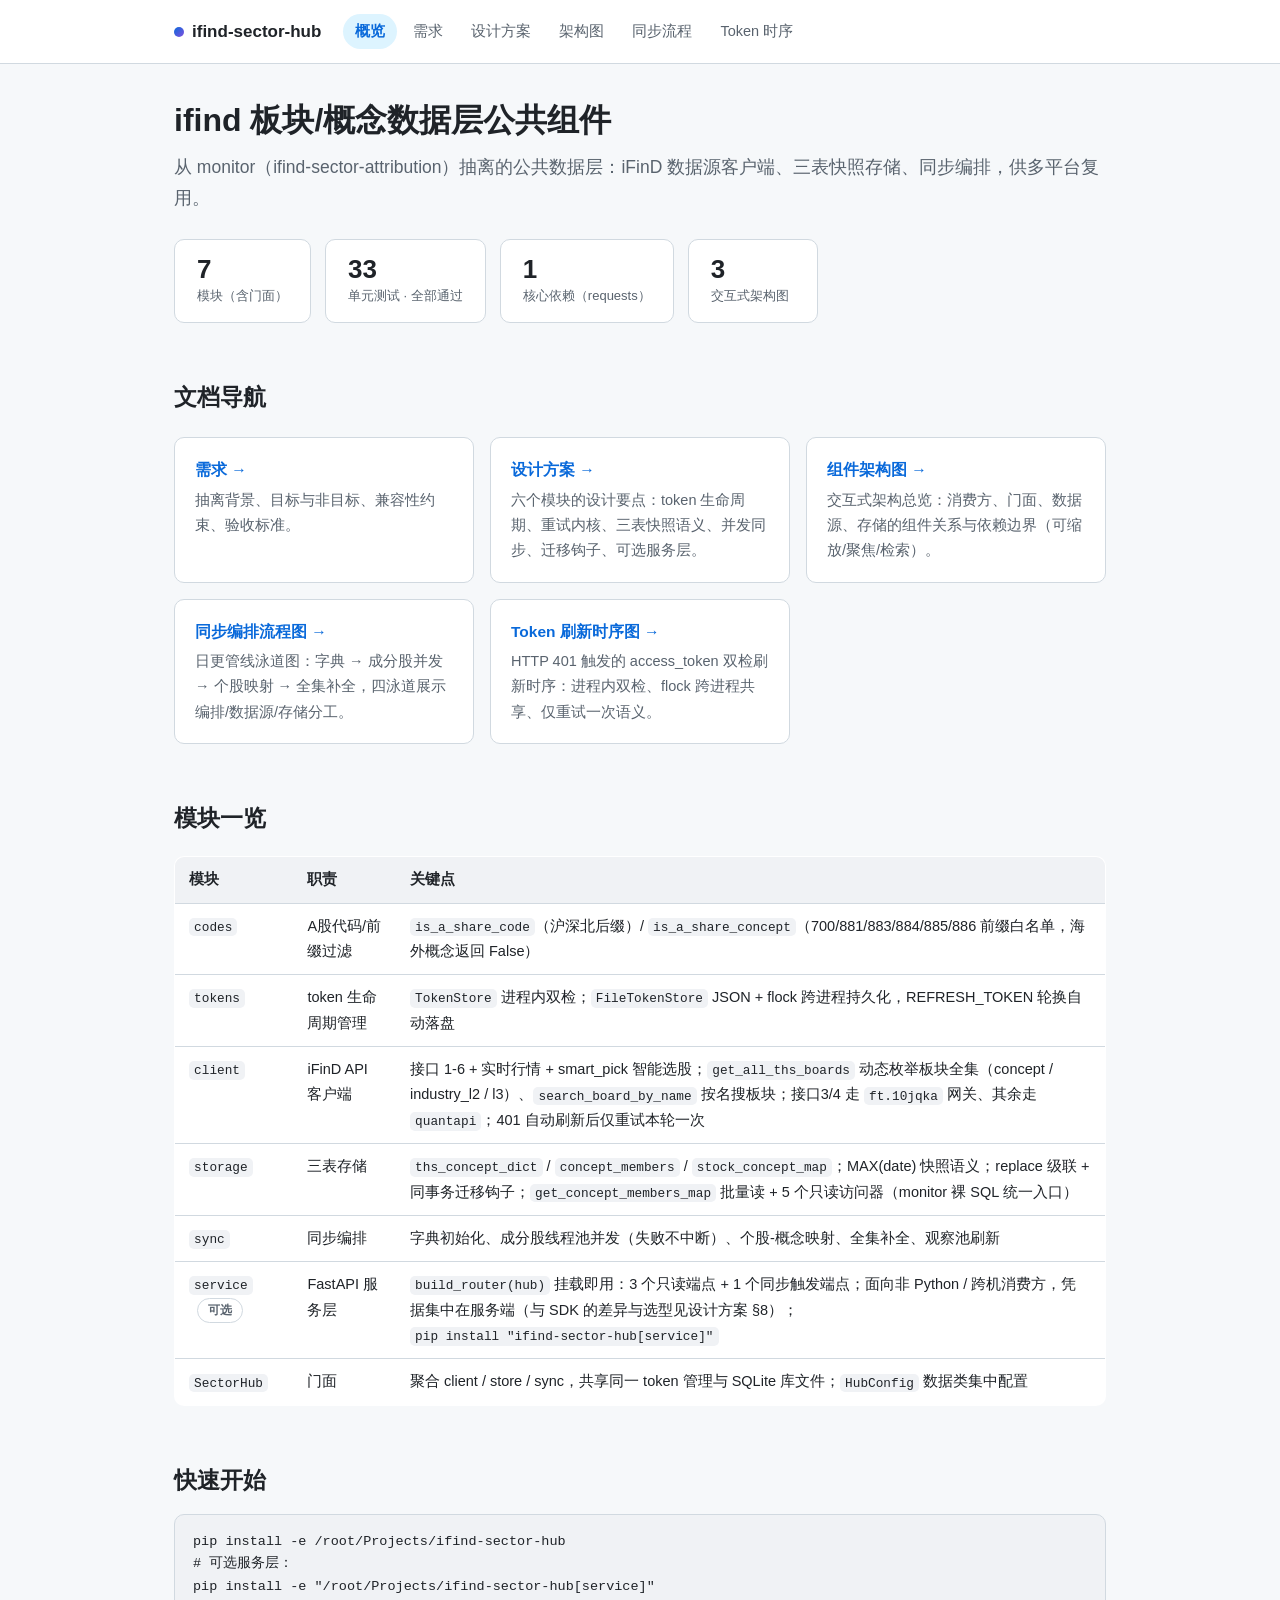
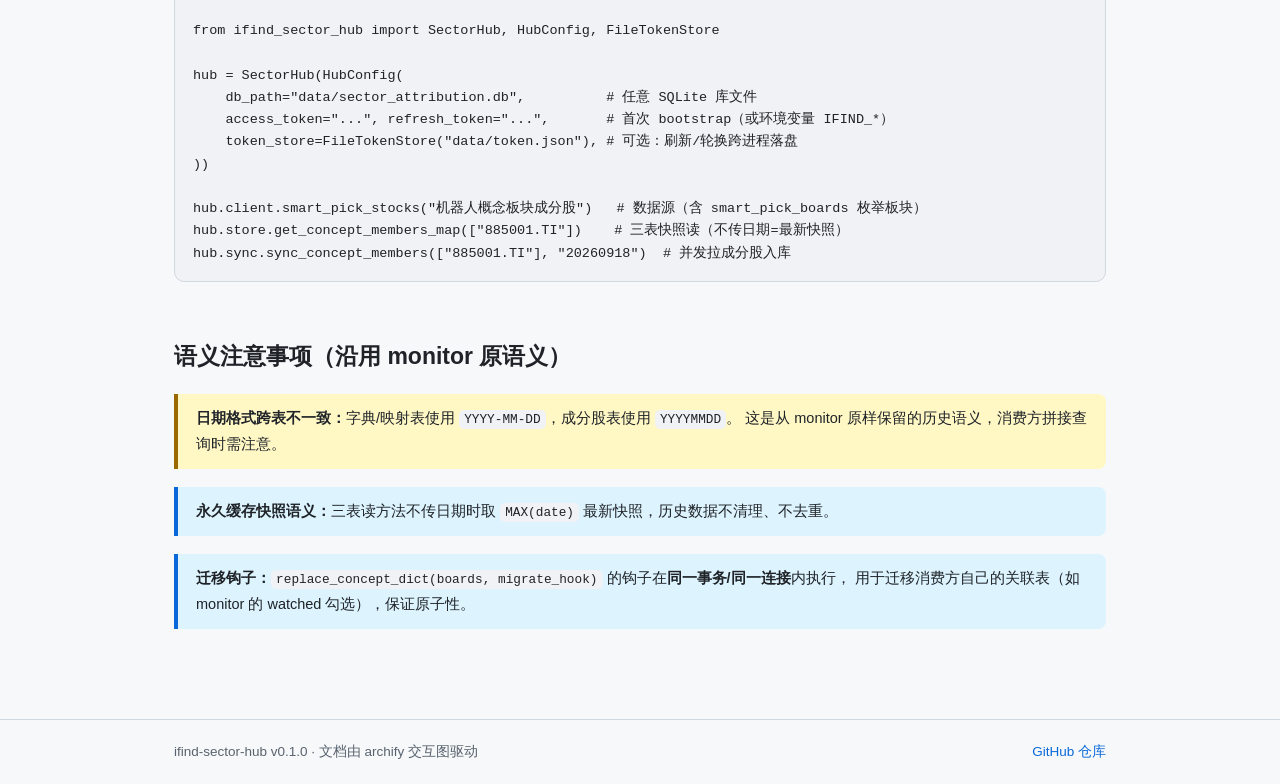
==== docs/index.html @ cd65b195 "docs: SDK 与 HTTP 服务层差异/选型理由 + iFinD 上游端点一览 - design §3.2：封装的 8 个 iFinD HTTP 端点（get_access_token/basi" ====
<!DOCTYPE html>
<html lang="zh-CN">
<head>
<meta charset="UTF-8">
<meta name="viewport" content="width=device-width, initial-scale=1.0">
<title>ifind-sector-hub · 板块数据层公共组件</title>
<meta name="description" content="ifind 板块/概念数据层公共组件：数据源客户端、三表存储、同步编排。架构、设计方案与需求文档。">
<link rel="stylesheet" href="assets/style.css">
</head>
<body>

<header class="site-header">
  <div class="inner">
    <a class="brand" href="index.html"><span class="dot"></span>ifind-sector-hub</a>
    <nav class="site-nav">
      <a class="active" href="index.html">概览</a>
      <a href="requirements.html">需求</a>
      <a href="design.html">设计方案</a>
      <a href="architecture.html">架构图</a>
      <a href="sync-workflow.html">同步流程</a>
      <a href="token-lifecycle.html">Token 时序</a>
    </nav>
  </div>
</header>

<main>

<h1>ifind 板块/概念数据层公共组件</h1>
<p class="lead">从 monitor（ifind-sector-attribution）抽离的公共数据层：iFinD 数据源客户端、三表快照存储、同步编排，供多平台复用。</p>

<div class="stats">
  <div class="stat"><div class="num">7</div><div class="lbl">模块（含门面）</div></div>
  <div class="stat"><div class="num">33</div><div class="lbl">单元测试 · 全部通过</div></div>
  <div class="stat"><div class="num">1</div><div class="lbl">核心依赖（requests）</div></div>
  <div class="stat"><div class="num">3</div><div class="lbl">交互式架构图</div></div>
</div>

<h2>文档导航</h2>
<div class="grid">
  <div class="card">
    <a class="card-link" href="requirements.html">需求 →</a>
    <p>抽离背景、目标与非目标、兼容性约束、验收标准。</p>
  </div>
  <div class="card">
    <a class="card-link" href="design.html">设计方案 →</a>
    <p>六个模块的设计要点：token 生命周期、重试内核、三表快照语义、并发同步、迁移钩子、可选服务层。</p>
  </div>
  <div class="card">
    <a class="card-link" href="architecture.html">组件架构图 →</a>
    <p>交互式架构总览：消费方、门面、数据源、存储的组件关系与依赖边界（可缩放/聚焦/检索）。</p>
  </div>
  <div class="card">
    <a class="card-link" href="sync-workflow.html">同步编排流程图 →</a>
    <p>日更管线泳道图：字典 → 成分股并发 → 个股映射 → 全集补全，四泳道展示编排/数据源/存储分工。</p>
  </div>
  <div class="card">
    <a class="card-link" href="token-lifecycle.html">Token 刷新时序图 →</a>
    <p>HTTP 401 触发的 access_token 双检刷新时序：进程内双检、flock 跨进程共享、仅重试一次语义。</p>
  </div>
</div>

<h2>模块一览</h2>
<table>
  <tr><th>模块</th><th>职责</th><th>关键点</th></tr>
  <tr>
    <td><code>codes</code></td>
    <td>A股代码/前缀过滤</td>
    <td><code>is_a_share_code</code>（沪深北后缀）/ <code>is_a_share_concept</code>（700/881/883/884/885/886 前缀白名单，海外概念返回 False）</td>
  </tr>
  <tr>
    <td><code>tokens</code></td>
    <td>token 生命周期管理</td>
    <td><code>TokenStore</code> 进程内双检；<code>FileTokenStore</code> JSON + flock 跨进程持久化，REFRESH_TOKEN 轮换自动落盘</td>
  </tr>
  <tr>
    <td><code>client</code></td>
    <td>iFinD API 客户端</td>
    <td>接口 1-6 + 实时行情 + smart_pick 智能选股；<code>get_all_ths_boards</code> 动态枚举板块全集（concept / industry_l2 / l3）、<code>search_board_by_name</code> 按名搜板块；接口3/4 走 <code>ft.10jqka</code> 网关、其余走 <code>quantapi</code>；401 自动刷新后仅重试本轮一次</td>
  </tr>
  <tr>
    <td><code>storage</code></td>
    <td>三表存储</td>
    <td><code>ths_concept_dict</code> / <code>concept_members</code> / <code>stock_concept_map</code>；MAX(date) 快照语义；replace 级联 + 同事务迁移钩子；<code>get_concept_members_map</code> 批量读 + 5 个只读访问器（monitor 裸 SQL 统一入口）</td>
  </tr>
  <tr>
    <td><code>sync</code></td>
    <td>同步编排</td>
    <td>字典初始化、成分股线程池并发（失败不中断）、个股-概念映射、全集补全、观察池刷新</td>
  </tr>
  <tr>
    <td><code>service</code><span class="badge">可选</span></td>
    <td>FastAPI 服务层</td>
    <td><code>build_router(hub)</code> 挂载即用：3 个只读端点 + 1 个同步触发端点；面向非 Python / 跨机消费方，凭据集中在服务端（与 SDK 的差异与选型见设计方案 §8）；<code>pip install "ifind-sector-hub[service]"</code></td>
  </tr>
  <tr>
    <td><code>SectorHub</code></td>
    <td>门面</td>
    <td>聚合 client / store / sync，共享同一 token 管理与 SQLite 库文件；<code>HubConfig</code> 数据类集中配置</td>
  </tr>
</table>

<h2>快速开始</h2>
<pre><code>pip install -e /root/Projects/ifind-sector-hub
# 可选服务层：
pip install -e "/root/Projects/ifind-sector-hub[service]"

from ifind_sector_hub import SectorHub, HubConfig, FileTokenStore

hub = SectorHub(HubConfig(
    db_path="data/sector_attribution.db",          # 任意 SQLite 库文件
    access_token="...", refresh_token="...",       # 首次 bootstrap（或环境变量 IFIND_*）
    token_store=FileTokenStore("data/token.json"), # 可选：刷新/轮换跨进程落盘
))

hub.client.smart_pick_stocks("机器人概念板块成分股")   # 数据源（含 smart_pick_boards 枚举板块）
hub.store.get_concept_members_map(["885001.TI"])    # 三表快照读（不传日期=最新快照）
hub.sync.sync_concept_members(["885001.TI"], "20260918")  # 并发拉成分股入库</code></pre>

<h2>语义注意事项（沿用 monitor 原语义）</h2>
<div class="note warn">
  <b>日期格式跨表不一致：</b>字典/映射表使用 <code>YYYY-MM-DD</code>，成分股表使用 <code>YYYYMMDD</code>。
  这是从 monitor 原样保留的历史语义，消费方拼接查询时需注意。
</div>
<div class="note">
  <b>永久缓存快照语义：</b>三表读方法不传日期时取 <code>MAX(date)</code> 最新快照，历史数据不清理、不去重。
</div>
<div class="note">
  <b>迁移钩子：</b><code>replace_concept_dict(boards, migrate_hook)</code> 的钩子在<b>同一事务/同一连接</b>内执行，
  用于迁移消费方自己的关联表（如 monitor 的 watched 勾选），保证原子性。
</div>

</main>

<footer class="site-footer">
  <div class="inner">
    <span>ifind-sector-hub v0.1.0 · 文档由 archify 交互图驱动</span>
    <span><a href="https://github.com/seuzxh/ifind-sector-hub">GitHub 仓库</a></span>
  </div>
</footer>

</body>
</html>
---- docs/assets/style.css ----
:root {
  --bg: #f6f8fa;
  --surface: #ffffff;
  --text: #1f2328;
  --muted: #59636e;
  --border: #d1d9e0;
  --accent: #0969da;
  --accent-soft: #ddf4ff;
  --green: #1a7f37;
  --amber: #9a6700;
  --violet: #8250df;
  --code-bg: #f0f2f5;
  --radius: 10px;
  --maxw: 980px;
}

* { box-sizing: border-box; }

html, body {
  margin: 0;
  padding: 0;
  background: var(--bg);
  color: var(--text);
  font-family: -apple-system, BlinkMacSystemFont, "Segoe UI", "PingFang SC",
    "Hiragino Sans GB", "Microsoft YaHei", "Noto Sans CJK SC", sans-serif;
  font-size: 16px;
  line-height: 1.75;
}

a { color: var(--accent); text-decoration: none; }
a:hover { text-decoration: underline; }

/* ---------- 顶部导航 ---------- */
.site-header {
  background: var(--surface);
  border-bottom: 1px solid var(--border);
  position: sticky;
  top: 0;
  z-index: 10;
}
.site-header .inner {
  max-width: var(--maxw);
  margin: 0 auto;
  padding: 14px 24px;
  display: flex;
  align-items: center;
  gap: 22px;
  flex-wrap: wrap;
}
.site-header .brand {
  font-weight: 700;
  font-size: 17px;
  color: var(--text);
  display: flex;
  align-items: center;
  gap: 8px;
}
.site-header .brand:hover { text-decoration: none; }
.site-header .brand .dot {
  width: 10px; height: 10px; border-radius: 50%;
  background: linear-gradient(135deg, var(--accent), var(--violet));
  display: inline-block;
}
.site-nav { display: flex; gap: 4px; flex-wrap: wrap; }
.site-nav a {
  padding: 5px 12px;
  border-radius: 999px;
  color: var(--muted);
  font-size: 14.5px;
}
.site-nav a:hover { background: var(--code-bg); text-decoration: none; color: var(--text); }
.site-nav a.active { background: var(--accent-soft); color: var(--accent); font-weight: 600; }

/* ---------- 版式 ---------- */
main { max-width: var(--maxw); margin: 0 auto; padding: 36px 24px 72px; }

h1 { font-size: 32px; line-height: 1.3; margin: 0 0 10px; }
h2 { font-size: 23px; margin: 44px 0 14px; padding-top: 10px; }
h3 { font-size: 18px; margin: 28px 0 10px; }
p { margin: 10px 0; }
.lead { font-size: 17.5px; color: var(--muted); margin-bottom: 26px; }

code {
  font-family: ui-monospace, SFMono-Regular, "SF Mono", Menlo, Consolas, monospace;
  font-size: 0.88em;
  background: var(--code-bg);
  border-radius: 5px;
  padding: 0.15em 0.4em;
}
pre {
  background: var(--code-bg);
  border: 1px solid var(--border);
  border-radius: var(--radius);
  padding: 16px 18px;
  overflow-x: auto;
  font-size: 13.5px;
  line-height: 1.65;
}
pre code { background: none; padding: 0; font-size: inherit; }

ul, ol { padding-left: 26px; }
li { margin: 4px 0; }

hr { border: none; border-top: 1px solid var(--border); margin: 40px 0; }

/* ---------- 卡片与网格 ---------- */
.grid {
  display: grid;
  gap: 16px;
  grid-template-columns: repeat(auto-fit, minmax(260px, 1fr));
  margin: 20px 0;
}
.card {
  background: var(--surface);
  border: 1px solid var(--border);
  border-radius: var(--radius);
  padding: 18px 20px;
}
.card h3 { margin: 0 0 8px; font-size: 16px; }
.card p { margin: 0; font-size: 14.5px; color: var(--muted); }
.card .card-link { font-weight: 600; font-size: 15.5px; display: inline-block; margin-bottom: 4px; }

.stats { display: flex; gap: 14px; flex-wrap: wrap; margin: 24px 0; }
.stat {
  background: var(--surface);
  border: 1px solid var(--border);
  border-radius: var(--radius);
  padding: 14px 22px;
  min-width: 130px;
}
.stat .num { font-size: 26px; font-weight: 700; line-height: 1.2; }
.stat .lbl { font-size: 13px; color: var(--muted); }

/* ---------- 表格 ---------- */
table {
  width: 100%;
  border-collapse: collapse;
  background: var(--surface);
  border: 1px solid var(--border);
  border-radius: var(--radius);
  overflow: hidden;
  font-size: 14.5px;
  margin: 18px 0;
}
th, td { padding: 10px 14px; text-align: left; border-bottom: 1px solid var(--border); vertical-align: top; }
tr:last-child td { border-bottom: none; }
th { background: var(--code-bg); font-weight: 600; white-space: nowrap; }
td code { white-space: nowrap; }

/* ---------- 提示块 ---------- */
.note {
  border-left: 4px solid var(--accent);
  background: var(--accent-soft);
  border-radius: 0 8px 8px 0;
  padding: 12px 18px;
  margin: 18px 0;
  font-size: 14.5px;
}
.note.warn { border-left-color: var(--amber); background: #fff8c5; }
.note b { display: inline; }

.badge {
  display: inline-block;
  font-size: 12px;
  font-weight: 600;
  border-radius: 999px;
  padding: 1px 10px;
  border: 1px solid var(--border);
  color: var(--muted);
  vertical-align: middle;
  margin-left: 8px;
}
.badge.green { color: var(--green); border-color: var(--green); }
.badge.violet { color: var(--violet); border-color: var(--violet); }

/* ---------- 页脚 ---------- */
.site-footer {
  border-top: 1px solid var(--border);
  color: var(--muted);
  font-size: 13.5px;
}
.site-footer .inner {
  max-width: var(--maxw);
  margin: 0 auto;
  padding: 20px 24px;
  display: flex;
  justify-content: space-between;
  gap: 12px;
  flex-wrap: wrap;
}

/* ---------- 图表嵌入页 ---------- */
.diagram-page { display: flex; flex-direction: column; height: 100vh; }
.diagram-page .site-header { position: static; }
.diagram-frame {
  flex: 1;
  width: 100%;
  border: none;
  background: #fff;
}
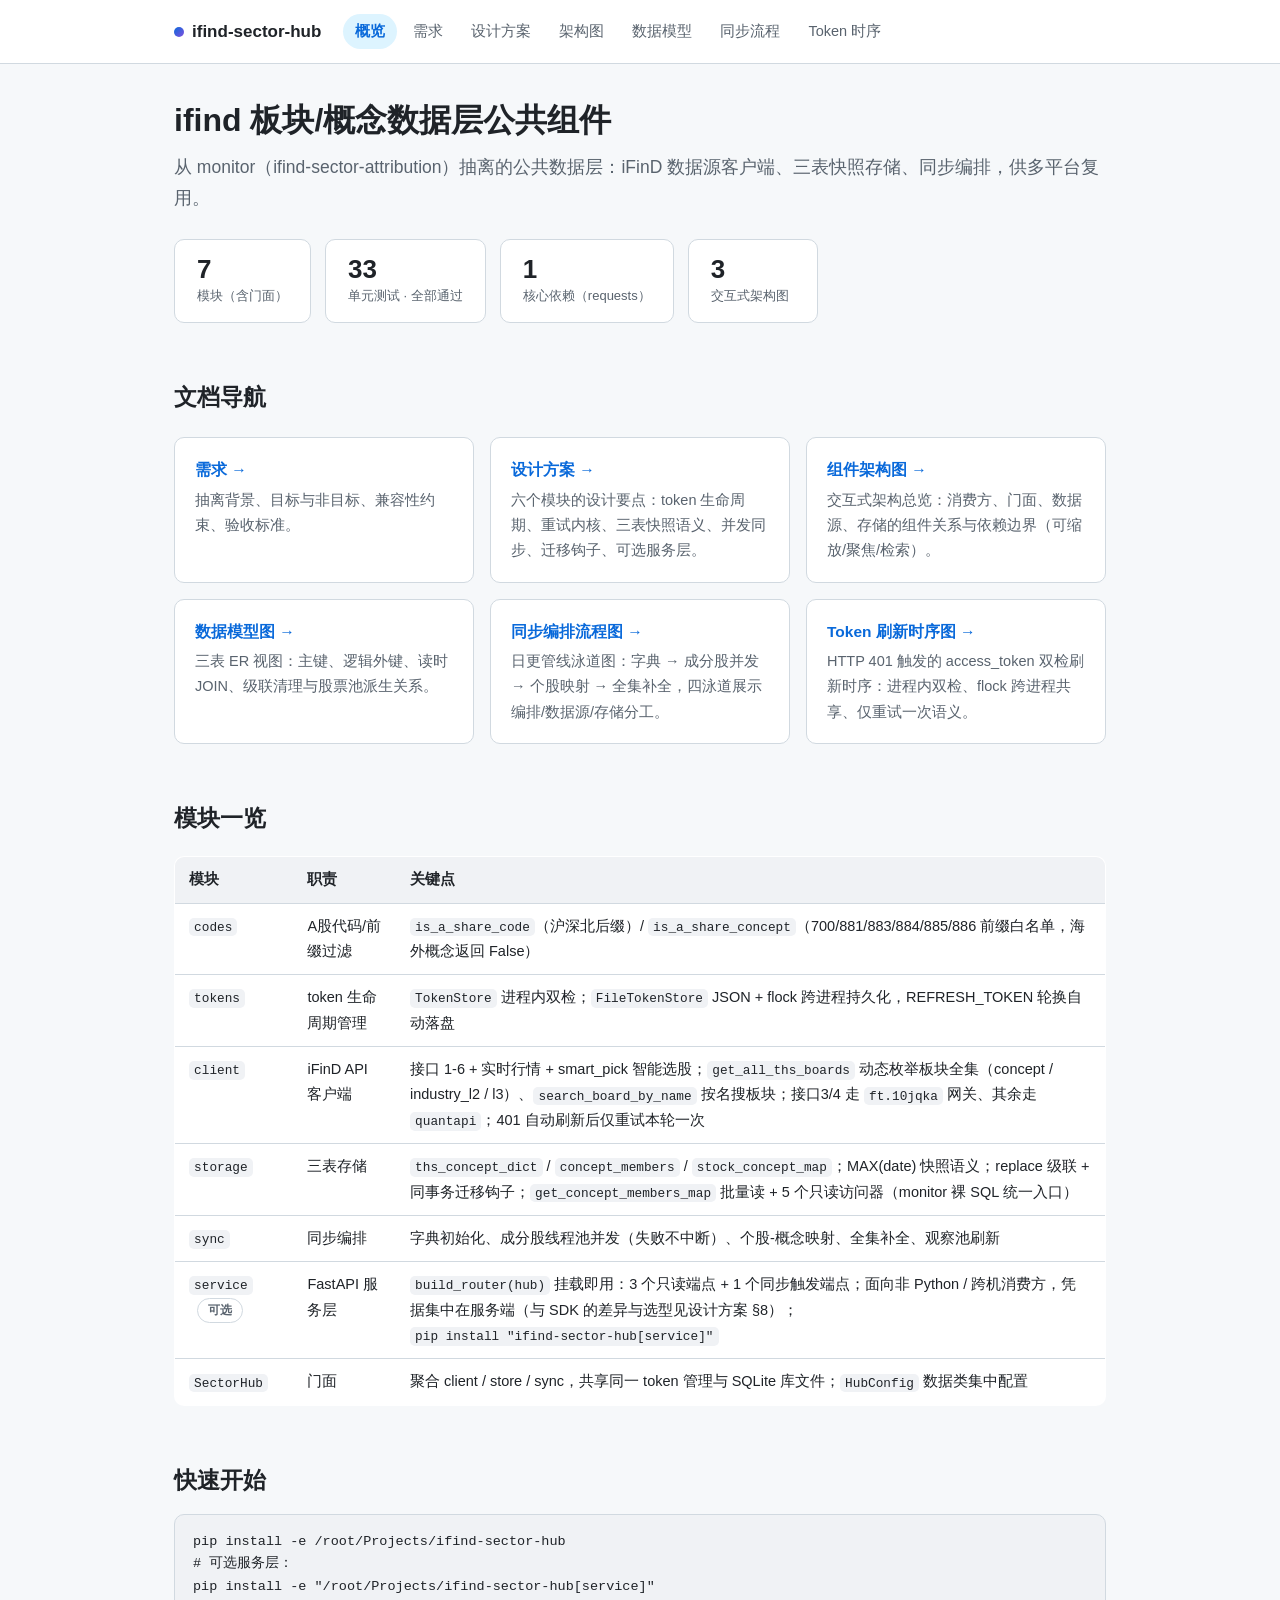
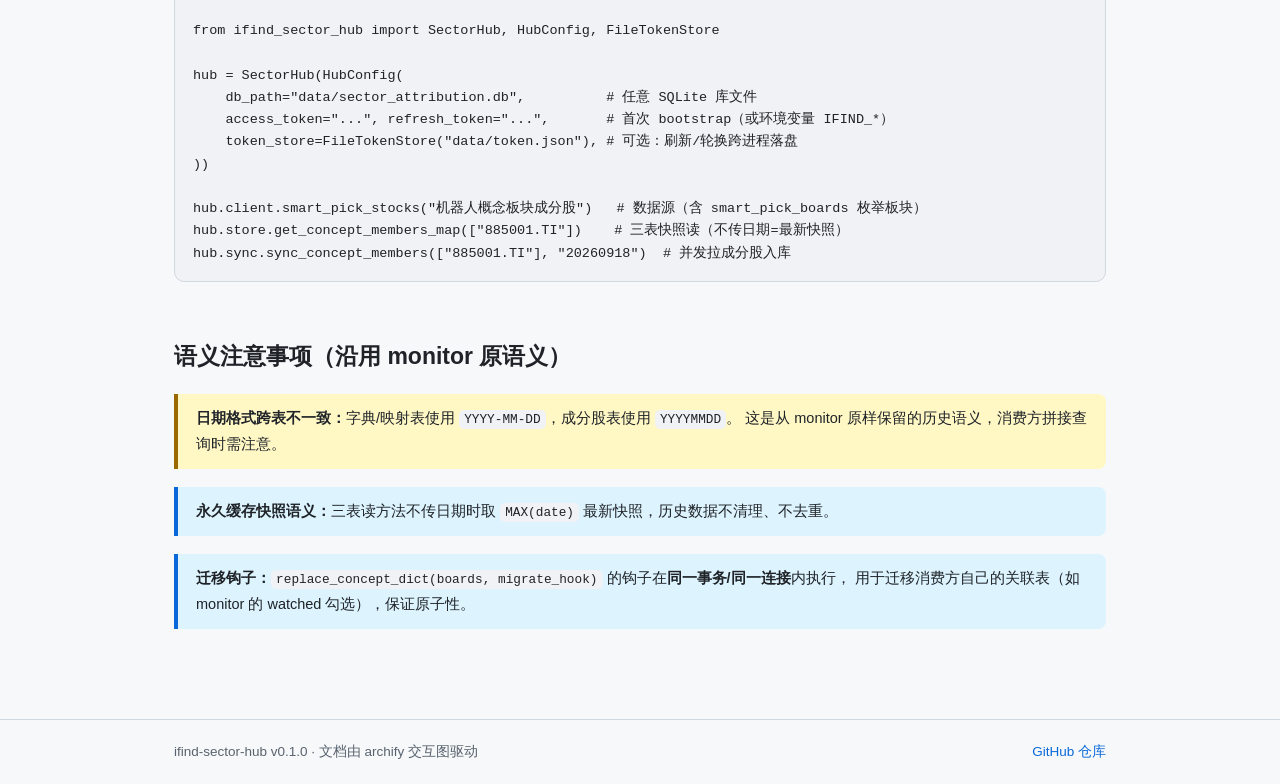
==== commit b9914ca7: "docs: 新增三表数据模型图（archify architecture） - 三表 ER 视图：主键/日期字段、concept_code 逻辑外键（含读时 JOIN 取名）、   股票池派生边（un" ====
--- a/docs/index.html
+++ b/docs/index.html
@@ -17,6 +17,7 @@
       <a href="requirements.html">需求</a>
       <a href="design.html">设计方案</a>
       <a href="architecture.html">架构图</a>
+      <a href="data-model.html">数据模型</a>
       <a href="sync-workflow.html">同步流程</a>
       <a href="token-lifecycle.html">Token 时序</a>
     </nav>
@@ -48,6 +49,10 @@
   <div class="card">
     <a class="card-link" href="architecture.html">组件架构图 →</a>
     <p>交互式架构总览：消费方、门面、数据源、存储的组件关系与依赖边界（可缩放/聚焦/检索）。</p>
+  </div>
+  <div class="card">
+    <a class="card-link" href="data-model.html">数据模型图 →</a>
+    <p>三表 ER 视图：主键、逻辑外键、读时 JOIN、级联清理与股票池派生关系。</p>
   </div>
   <div class="card">
     <a class="card-link" href="sync-workflow.html">同步编排流程图 →</a>
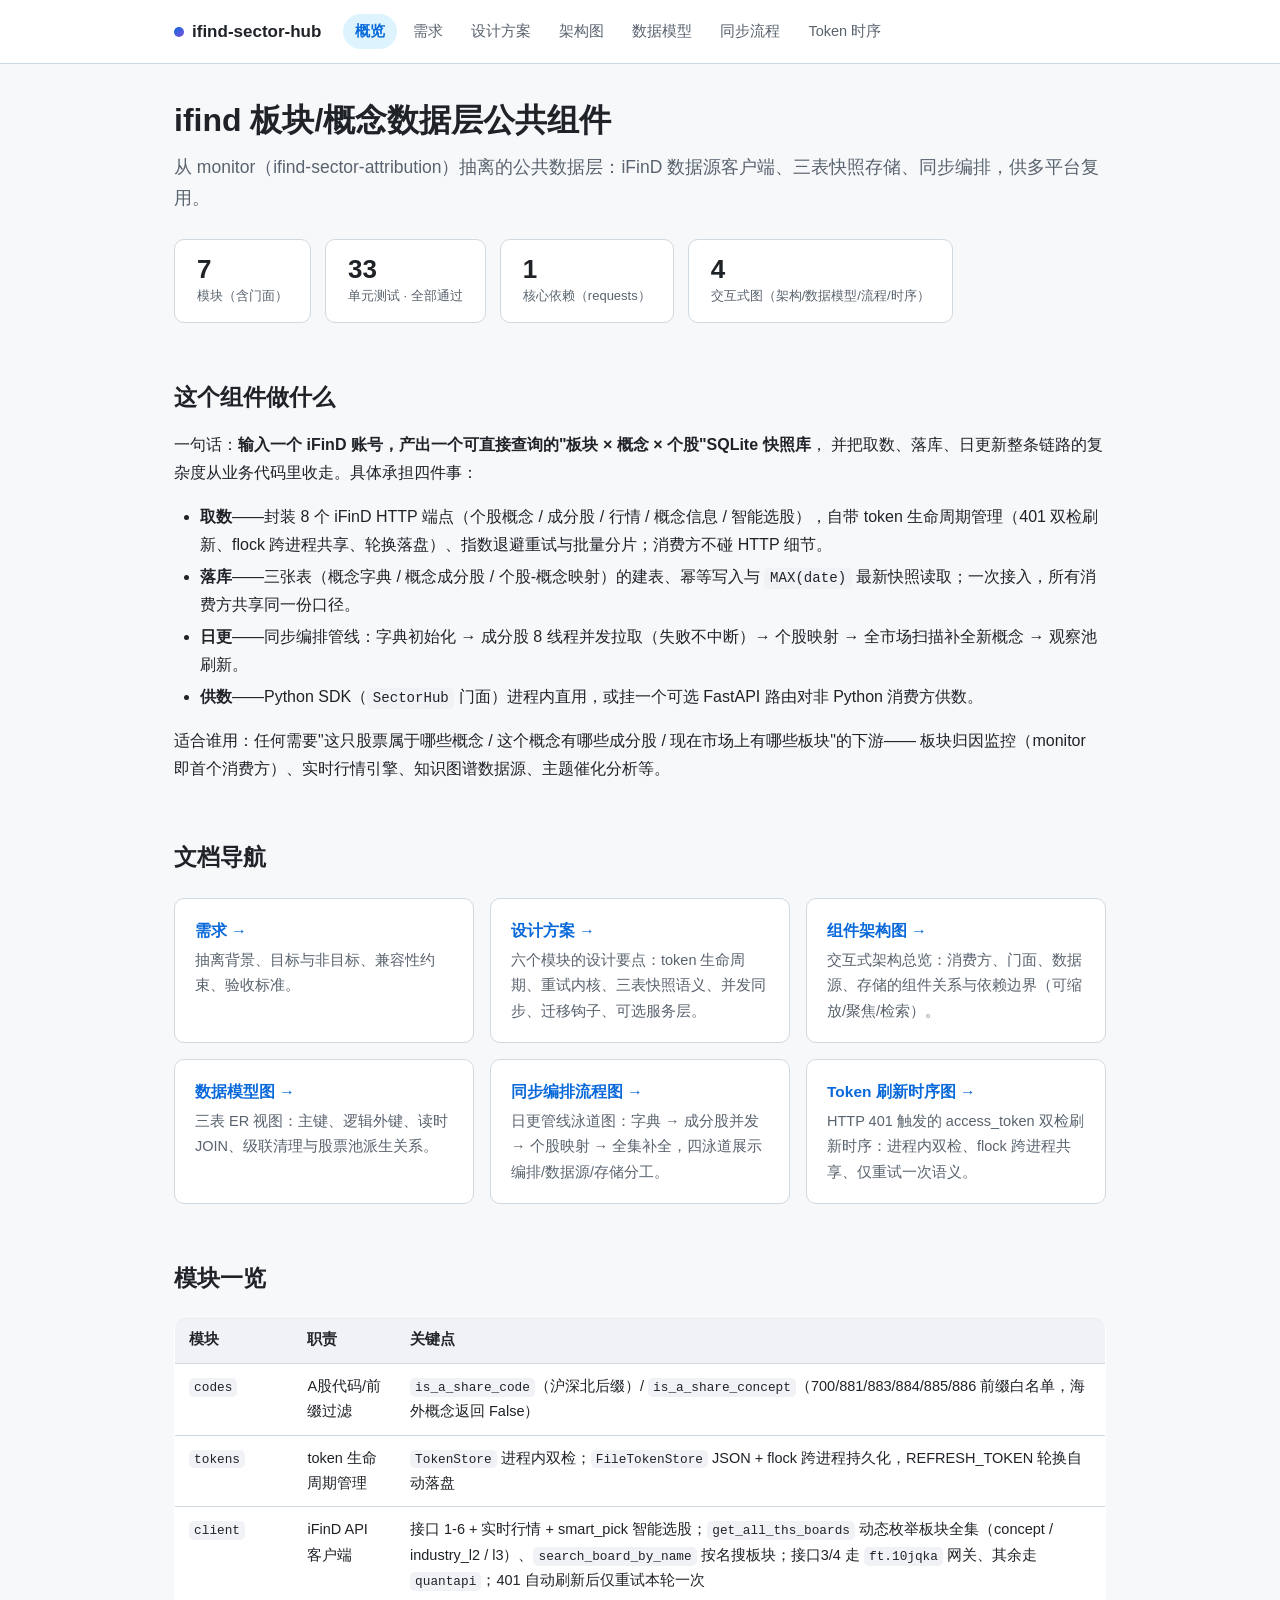
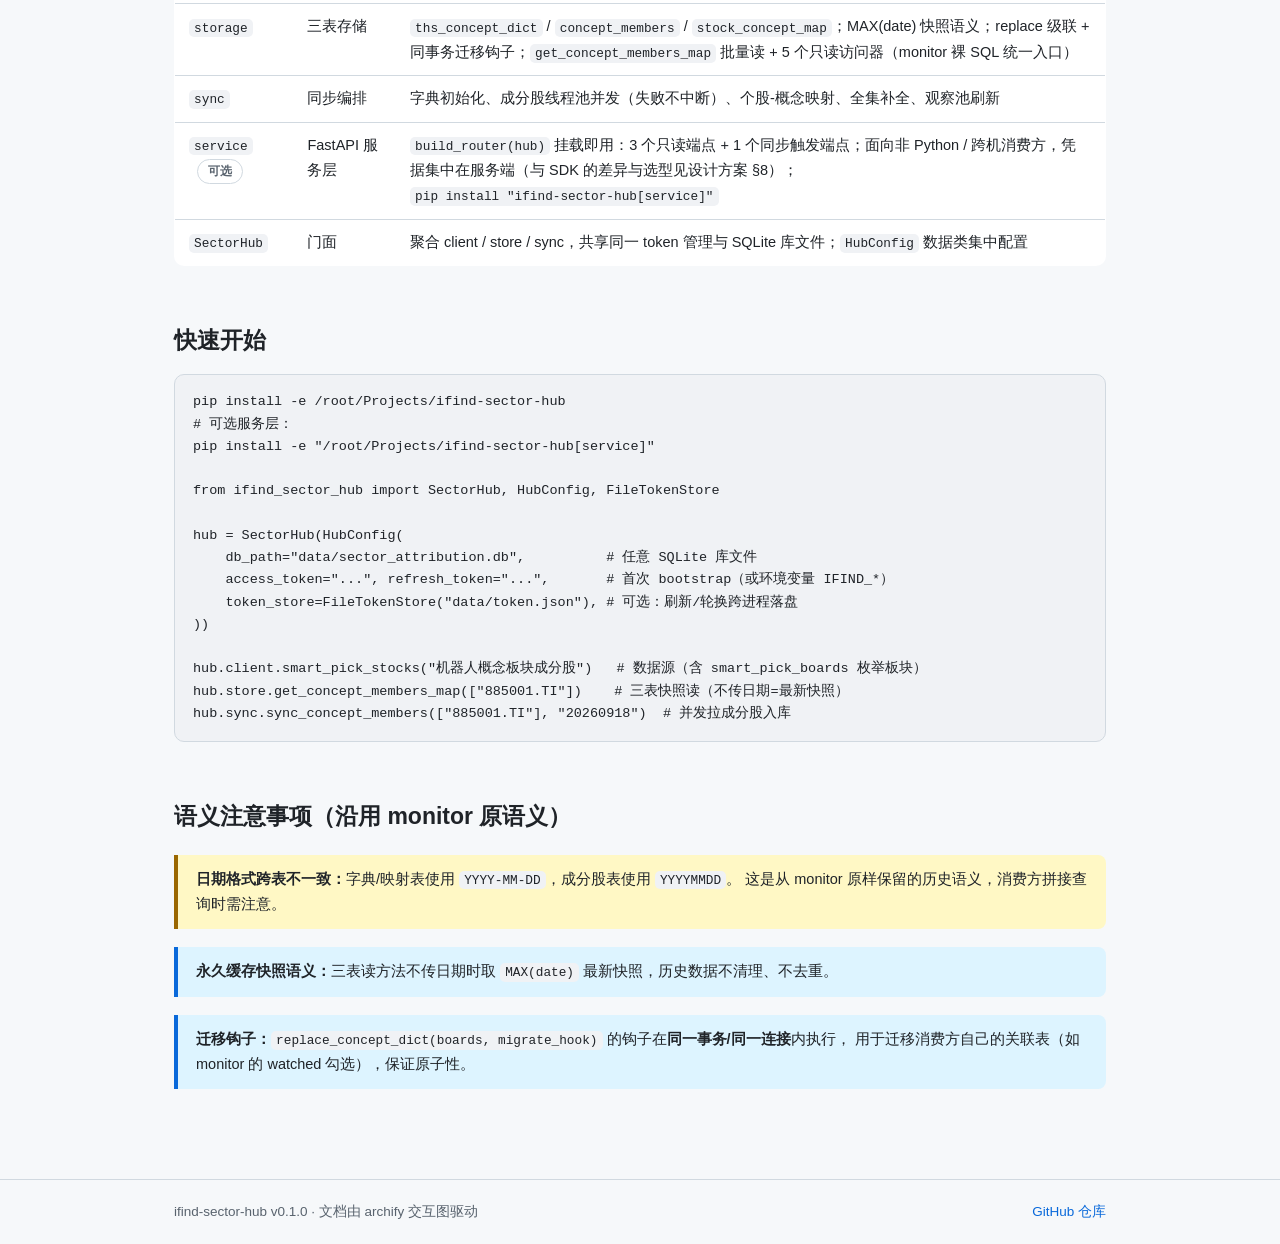
==== commit 0aa9de68: "docs: 概览页补充组件作用说明（一句话定位 + 取数/落库/日更/供数四职责 + 适用场景），图表统计改为 4 张" ====
--- a/docs/index.html
+++ b/docs/index.html
@@ -33,8 +33,24 @@
   <div class="stat"><div class="num">7</div><div class="lbl">模块（含门面）</div></div>
   <div class="stat"><div class="num">33</div><div class="lbl">单元测试 · 全部通过</div></div>
   <div class="stat"><div class="num">1</div><div class="lbl">核心依赖（requests）</div></div>
-  <div class="stat"><div class="num">3</div><div class="lbl">交互式架构图</div></div>
+  <div class="stat"><div class="num">4</div><div class="lbl">交互式图（架构/数据模型/流程/时序）</div></div>
 </div>
+
+<h2>这个组件做什么</h2>
+<p>
+  一句话：<b>输入一个 iFinD 账号，产出一个可直接查询的"板块 × 概念 × 个股"SQLite 快照库</b>，
+  并把取数、落库、日更新整条链路的复杂度从业务代码里收走。具体承担四件事：
+</p>
+<ul>
+  <li><b>取数</b>——封装 8 个 iFinD HTTP 端点（个股概念 / 成分股 / 行情 / 概念信息 / 智能选股），自带 token 生命周期管理（401 双检刷新、flock 跨进程共享、轮换落盘）、指数退避重试与批量分片；消费方不碰 HTTP 细节。</li>
+  <li><b>落库</b>——三张表（概念字典 / 概念成分股 / 个股-概念映射）的建表、幂等写入与 <code>MAX(date)</code> 最新快照读取；一次接入，所有消费方共享同一份口径。</li>
+  <li><b>日更</b>——同步编排管线：字典初始化 → 成分股 8 线程并发拉取（失败不中断）→ 个股映射 → 全市场扫描补全新概念 → 观察池刷新。</li>
+  <li><b>供数</b>——Python SDK（<code>SectorHub</code> 门面）进程内直用，或挂一个可选 FastAPI 路由对非 Python 消费方供数。</li>
+</ul>
+<p>
+  适合谁用：任何需要"这只股票属于哪些概念 / 这个概念有哪些成分股 / 现在市场上有哪些板块"的下游——
+  板块归因监控（monitor 即首个消费方）、实时行情引擎、知识图谱数据源、主题催化分析等。
+</p>
 
 <h2>文档导航</h2>
 <div class="grid">
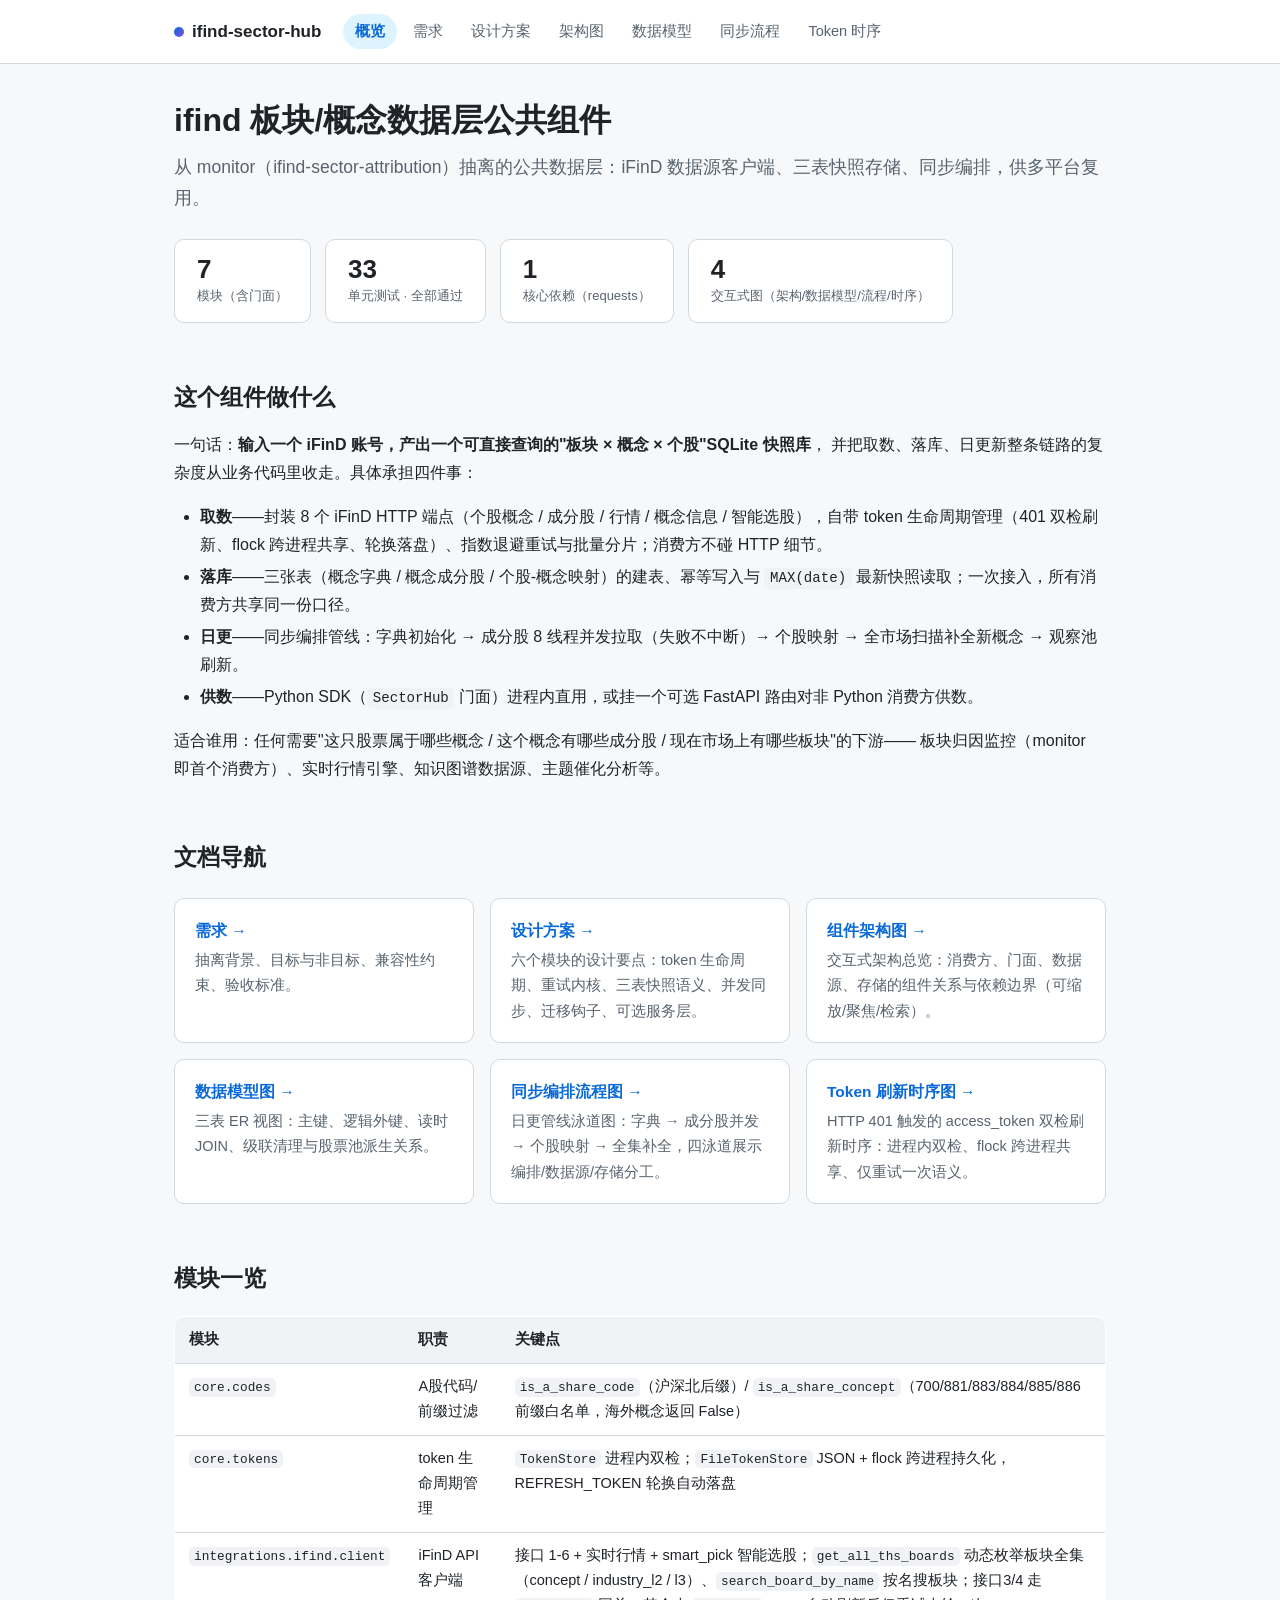
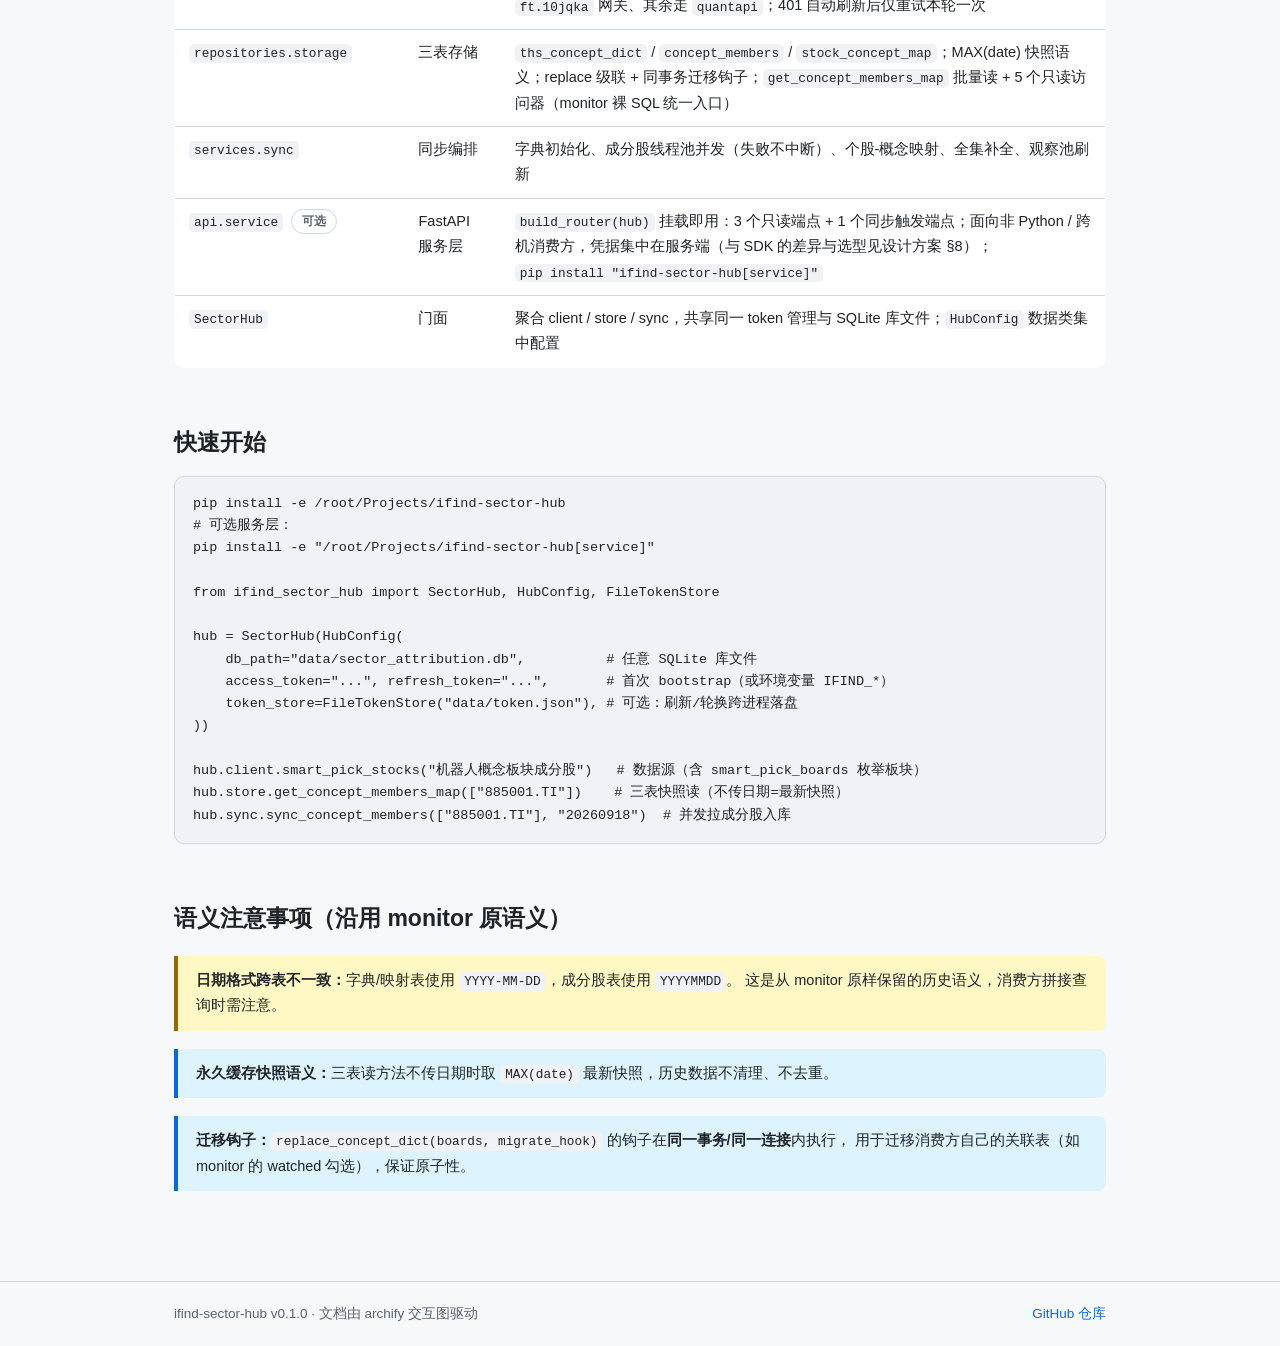
==== commit feb98f15: "docs: 同步分层重组后的模块路径与图源 - index 模块表、design §7.1 依赖表改分层模块名（core/integrations.ifind/repositories/service" ====
--- a/docs/index.html
+++ b/docs/index.html
@@ -84,32 +84,32 @@
 <table>
   <tr><th>模块</th><th>职责</th><th>关键点</th></tr>
   <tr>
-    <td><code>codes</code></td>
+    <td><code>core.codes</code></td>
     <td>A股代码/前缀过滤</td>
     <td><code>is_a_share_code</code>（沪深北后缀）/ <code>is_a_share_concept</code>（700/881/883/884/885/886 前缀白名单，海外概念返回 False）</td>
   </tr>
   <tr>
-    <td><code>tokens</code></td>
+    <td><code>core.tokens</code></td>
     <td>token 生命周期管理</td>
     <td><code>TokenStore</code> 进程内双检；<code>FileTokenStore</code> JSON + flock 跨进程持久化，REFRESH_TOKEN 轮换自动落盘</td>
   </tr>
   <tr>
-    <td><code>client</code></td>
+    <td><code>integrations.ifind.client</code></td>
     <td>iFinD API 客户端</td>
     <td>接口 1-6 + 实时行情 + smart_pick 智能选股；<code>get_all_ths_boards</code> 动态枚举板块全集（concept / industry_l2 / l3）、<code>search_board_by_name</code> 按名搜板块；接口3/4 走 <code>ft.10jqka</code> 网关、其余走 <code>quantapi</code>；401 自动刷新后仅重试本轮一次</td>
   </tr>
   <tr>
-    <td><code>storage</code></td>
+    <td><code>repositories.storage</code></td>
     <td>三表存储</td>
     <td><code>ths_concept_dict</code> / <code>concept_members</code> / <code>stock_concept_map</code>；MAX(date) 快照语义；replace 级联 + 同事务迁移钩子；<code>get_concept_members_map</code> 批量读 + 5 个只读访问器（monitor 裸 SQL 统一入口）</td>
   </tr>
   <tr>
-    <td><code>sync</code></td>
+    <td><code>services.sync</code></td>
     <td>同步编排</td>
     <td>字典初始化、成分股线程池并发（失败不中断）、个股-概念映射、全集补全、观察池刷新</td>
   </tr>
   <tr>
-    <td><code>service</code><span class="badge">可选</span></td>
+    <td><code>api.service</code><span class="badge">可选</span></td>
     <td>FastAPI 服务层</td>
     <td><code>build_router(hub)</code> 挂载即用：3 个只读端点 + 1 个同步触发端点；面向非 Python / 跨机消费方，凭据集中在服务端（与 SDK 的差异与选型见设计方案 §8）；<code>pip install "ifind-sector-hub[service]"</code></td>
   </tr>
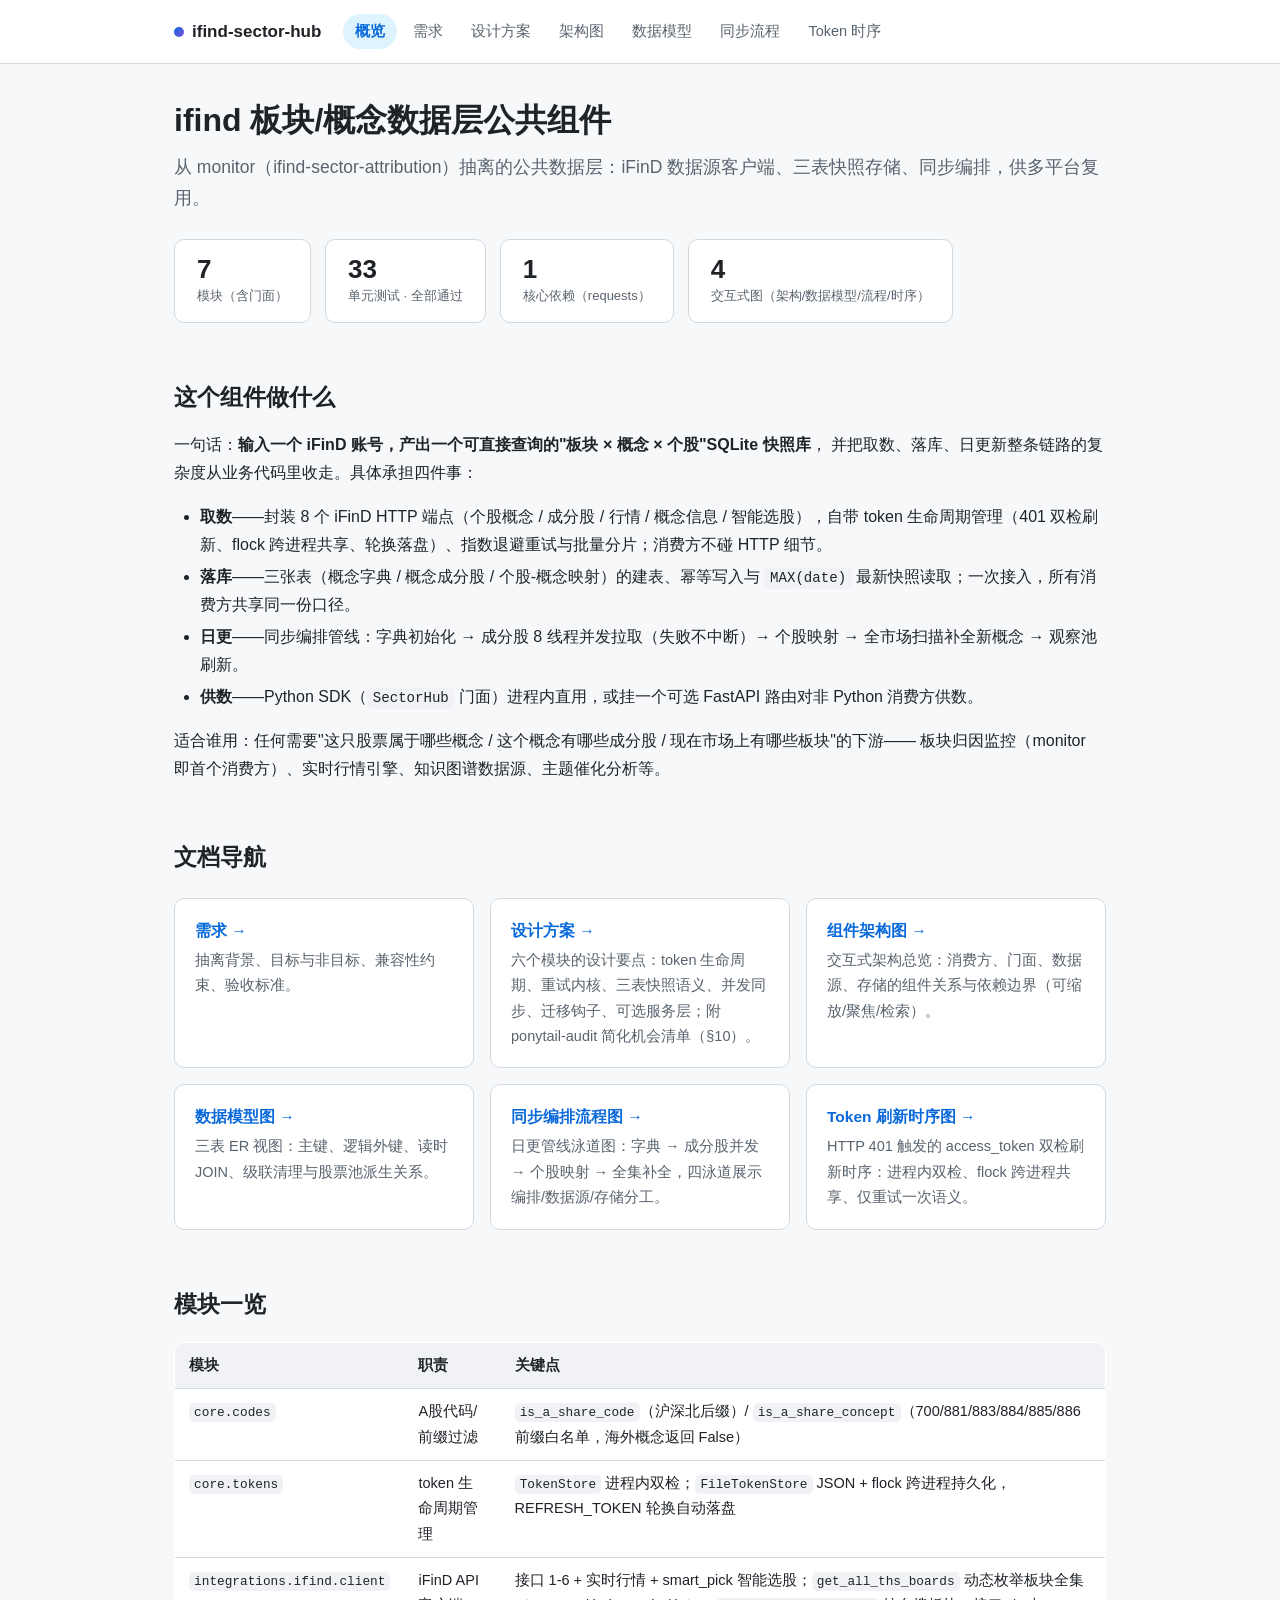
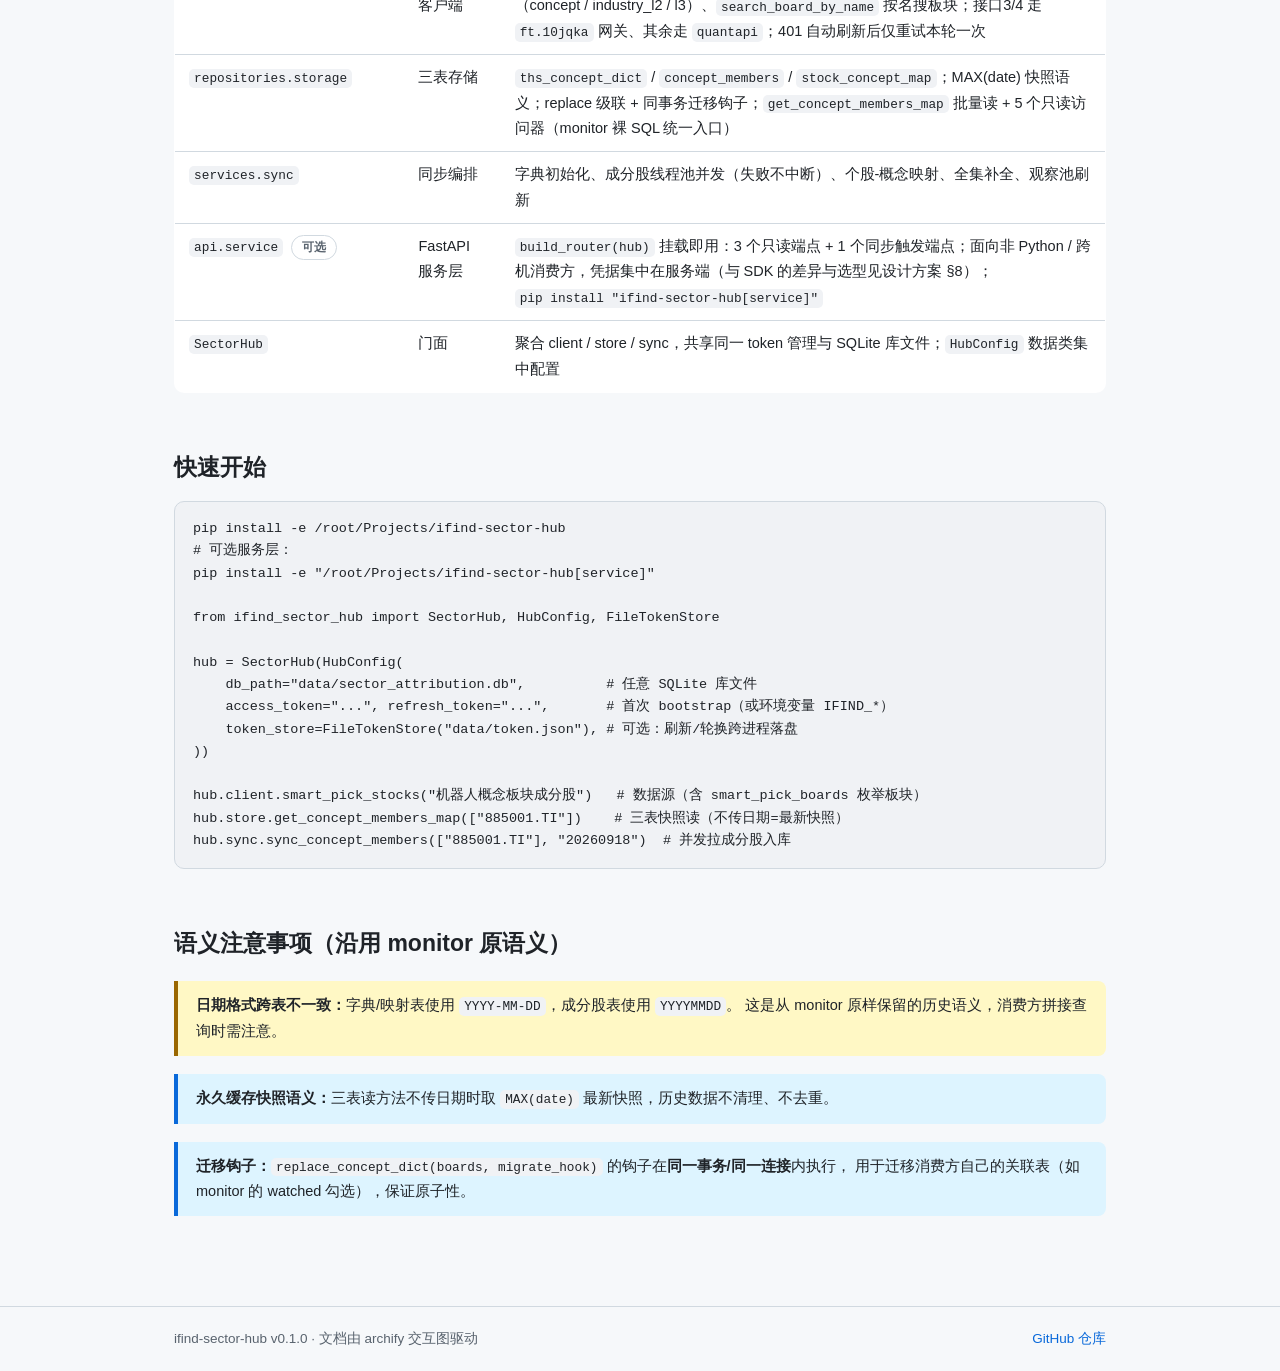
==== commit c35cbdda: "docs: design §10 增补 ponytail-audit 简化机会清单（10 项未实施供决策）" ====
--- a/docs/index.html
+++ b/docs/index.html
@@ -60,7 +60,7 @@
   </div>
   <div class="card">
     <a class="card-link" href="design.html">设计方案 →</a>
-    <p>六个模块的设计要点：token 生命周期、重试内核、三表快照语义、并发同步、迁移钩子、可选服务层。</p>
+    <p>六个模块的设计要点：token 生命周期、重试内核、三表快照语义、并发同步、迁移钩子、可选服务层；附 ponytail-audit 简化机会清单（§10）。</p>
   </div>
   <div class="card">
     <a class="card-link" href="architecture.html">组件架构图 →</a>
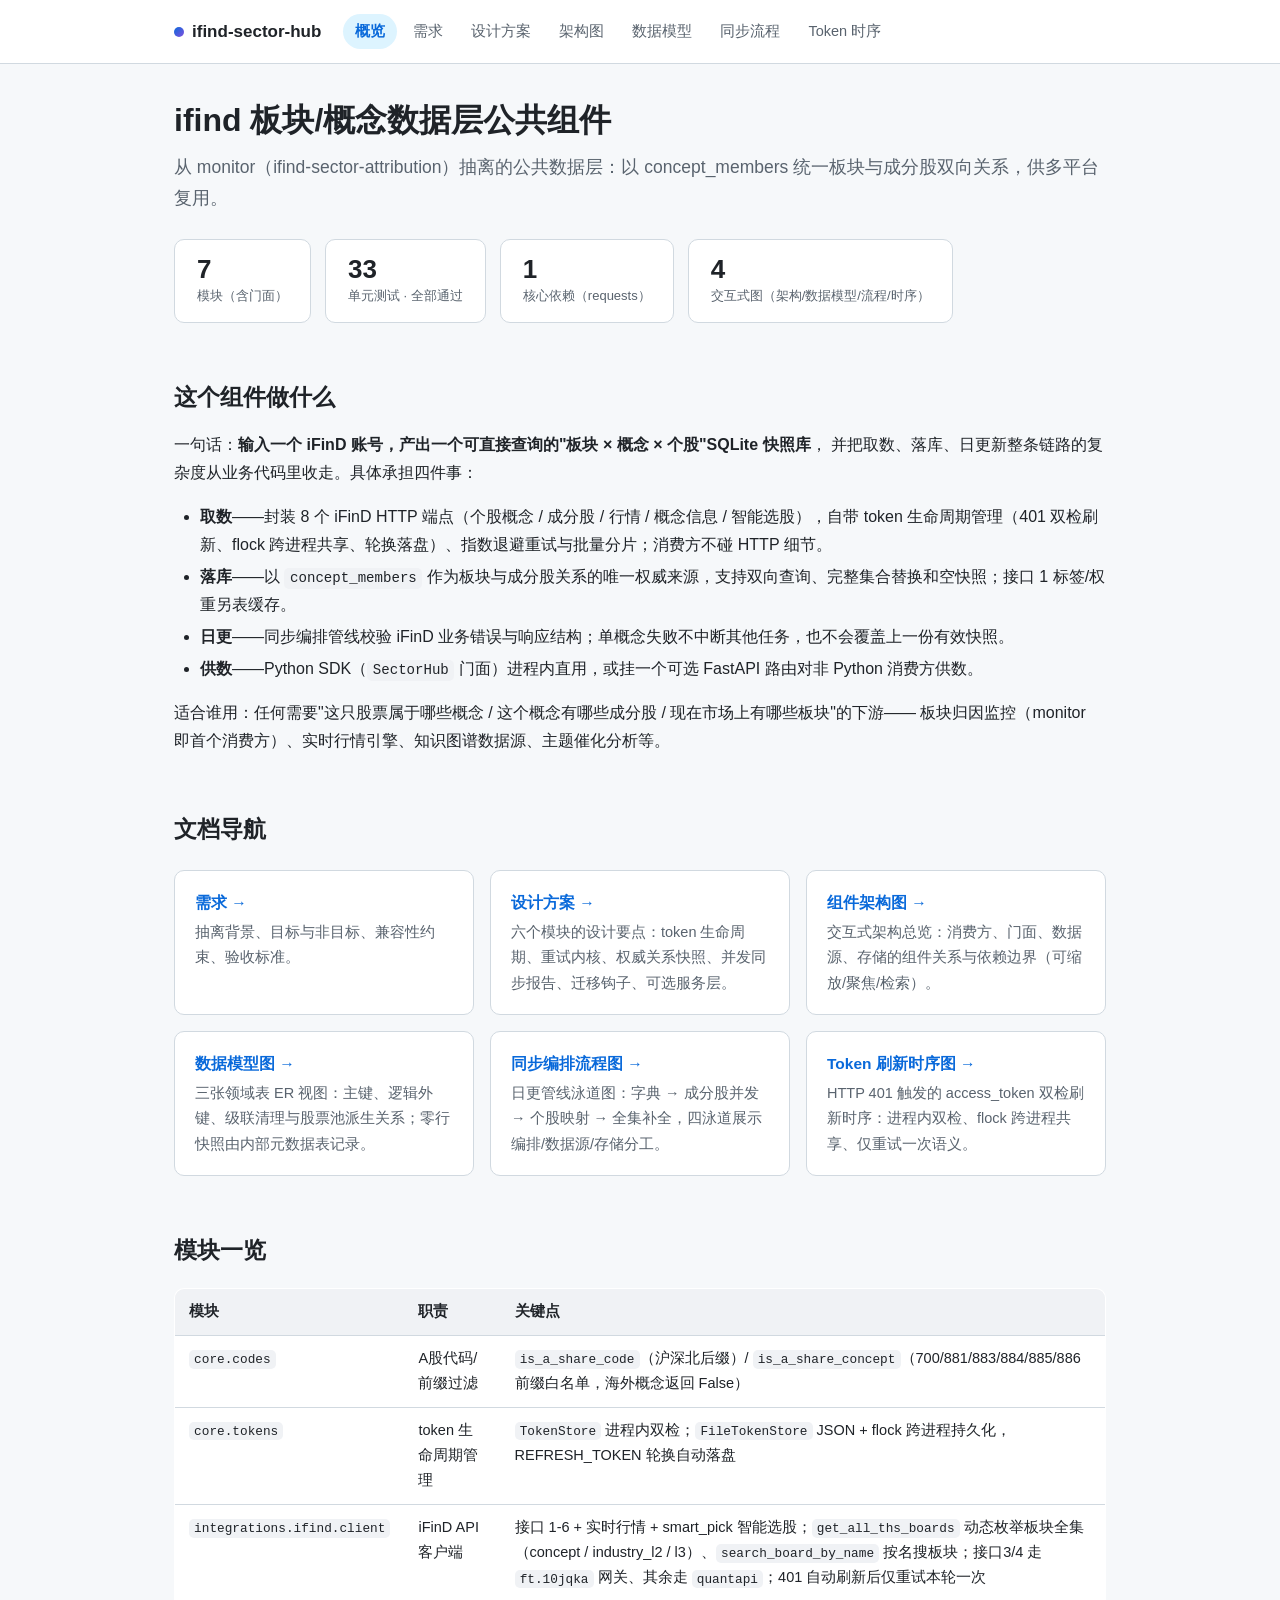
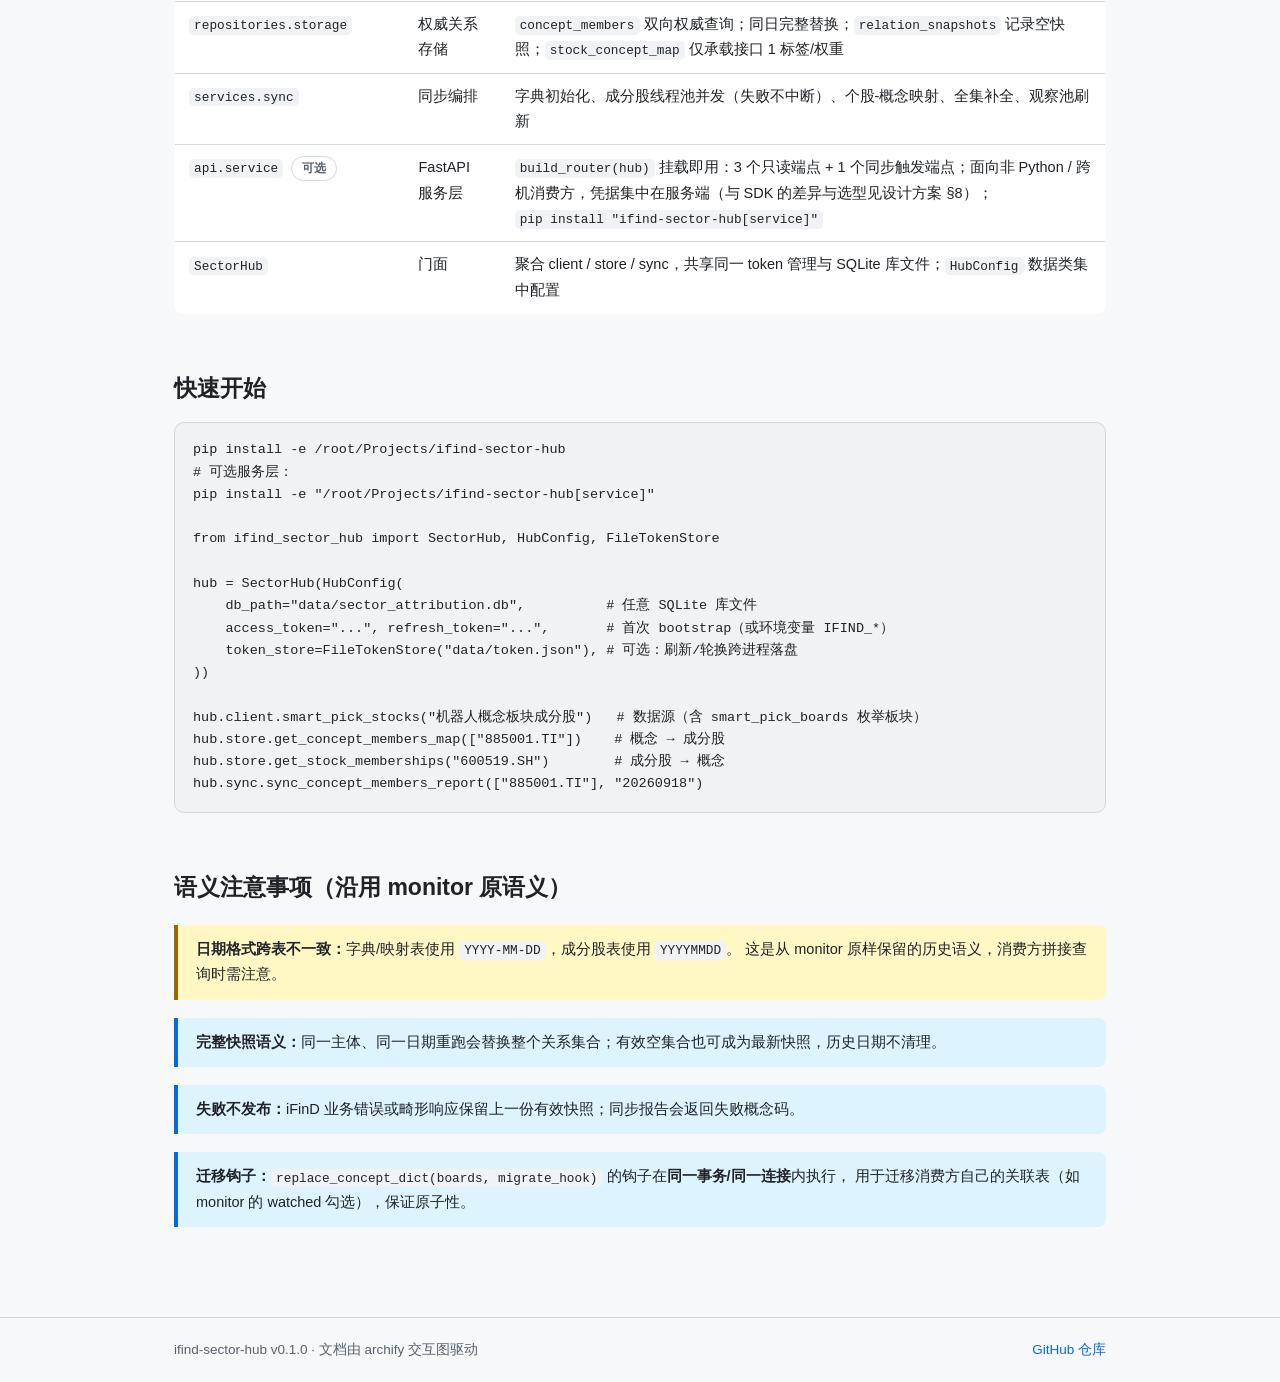
==== commit babd60bb: "feat(storage): 统一板块成分股权威快照 概念正查与股票反查此前分属两套映射，空集合和接口异常也无法可靠区分，可能保留过期关系或误报同步成功。  以 concept_members 为唯一" ====
--- a/docs/index.html
+++ b/docs/index.html
@@ -4,7 +4,7 @@
 <meta charset="UTF-8">
 <meta name="viewport" content="width=device-width, initial-scale=1.0">
 <title>ifind-sector-hub · 板块数据层公共组件</title>
-<meta name="description" content="ifind 板块/概念数据层公共组件：数据源客户端、三表存储、同步编排。架构、设计方案与需求文档。">
+<meta name="description" content="ifind 板块/概念与成分股关系权威数据层：数据源客户端、完整快照存储、同步编排。">
 <link rel="stylesheet" href="assets/style.css">
 </head>
 <body>
@@ -27,7 +27,7 @@
 <main>
 
 <h1>ifind 板块/概念数据层公共组件</h1>
-<p class="lead">从 monitor（ifind-sector-attribution）抽离的公共数据层：iFinD 数据源客户端、三表快照存储、同步编排，供多平台复用。</p>
+<p class="lead">从 monitor（ifind-sector-attribution）抽离的公共数据层：以 concept_members 统一板块与成分股双向关系，供多平台复用。</p>
 
 <div class="stats">
   <div class="stat"><div class="num">7</div><div class="lbl">模块（含门面）</div></div>
@@ -43,8 +43,8 @@
 </p>
 <ul>
   <li><b>取数</b>——封装 8 个 iFinD HTTP 端点（个股概念 / 成分股 / 行情 / 概念信息 / 智能选股），自带 token 生命周期管理（401 双检刷新、flock 跨进程共享、轮换落盘）、指数退避重试与批量分片；消费方不碰 HTTP 细节。</li>
-  <li><b>落库</b>——三张表（概念字典 / 概念成分股 / 个股-概念映射）的建表、幂等写入与 <code>MAX(date)</code> 最新快照读取；一次接入，所有消费方共享同一份口径。</li>
-  <li><b>日更</b>——同步编排管线：字典初始化 → 成分股 8 线程并发拉取（失败不中断）→ 个股映射 → 全市场扫描补全新概念 → 观察池刷新。</li>
+  <li><b>落库</b>——以 <code>concept_members</code> 作为板块与成分股关系的唯一权威来源，支持双向查询、完整集合替换和空快照；接口 1 标签/权重另表缓存。</li>
+  <li><b>日更</b>——同步编排管线校验 iFinD 业务错误与响应结构；单概念失败不中断其他任务，也不会覆盖上一份有效快照。</li>
   <li><b>供数</b>——Python SDK（<code>SectorHub</code> 门面）进程内直用，或挂一个可选 FastAPI 路由对非 Python 消费方供数。</li>
 </ul>
 <p>
@@ -60,7 +60,7 @@
   </div>
   <div class="card">
     <a class="card-link" href="design.html">设计方案 →</a>
-    <p>六个模块的设计要点：token 生命周期、重试内核、三表快照语义、并发同步、迁移钩子、可选服务层；附 ponytail-audit 简化机会清单（§10）。</p>
+    <p>六个模块的设计要点：token 生命周期、重试内核、权威关系快照、并发同步报告、迁移钩子、可选服务层。</p>
   </div>
   <div class="card">
     <a class="card-link" href="architecture.html">组件架构图 →</a>
@@ -68,7 +68,7 @@
   </div>
   <div class="card">
     <a class="card-link" href="data-model.html">数据模型图 →</a>
-    <p>三表 ER 视图：主键、逻辑外键、读时 JOIN、级联清理与股票池派生关系。</p>
+    <p>三张领域表 ER 视图：主键、逻辑外键、级联清理与股票池派生关系；零行快照由内部元数据表记录。</p>
   </div>
   <div class="card">
     <a class="card-link" href="sync-workflow.html">同步编排流程图 →</a>
@@ -100,8 +100,8 @@
   </tr>
   <tr>
     <td><code>repositories.storage</code></td>
-    <td>三表存储</td>
-    <td><code>ths_concept_dict</code> / <code>concept_members</code> / <code>stock_concept_map</code>；MAX(date) 快照语义；replace 级联 + 同事务迁移钩子；<code>get_concept_members_map</code> 批量读 + 5 个只读访问器（monitor 裸 SQL 统一入口）</td>
+    <td>权威关系存储</td>
+    <td><code>concept_members</code> 双向权威查询；同日完整替换；<code>relation_snapshots</code> 记录空快照；<code>stock_concept_map</code> 仅承载接口 1 标签/权重</td>
   </tr>
   <tr>
     <td><code>services.sync</code></td>
@@ -134,8 +134,9 @@
 ))
 
 hub.client.smart_pick_stocks("机器人概念板块成分股")   # 数据源（含 smart_pick_boards 枚举板块）
-hub.store.get_concept_members_map(["885001.TI"])    # 三表快照读（不传日期=最新快照）
-hub.sync.sync_concept_members(["885001.TI"], "20260918")  # 并发拉成分股入库</code></pre>
+hub.store.get_concept_members_map(["885001.TI"])    # 概念 → 成分股
+hub.store.get_stock_memberships("600519.SH")        # 成分股 → 概念
+hub.sync.sync_concept_members_report(["885001.TI"], "20260918")</code></pre>
 
 <h2>语义注意事项（沿用 monitor 原语义）</h2>
 <div class="note warn">
@@ -143,7 +144,10 @@
   这是从 monitor 原样保留的历史语义，消费方拼接查询时需注意。
 </div>
 <div class="note">
-  <b>永久缓存快照语义：</b>三表读方法不传日期时取 <code>MAX(date)</code> 最新快照，历史数据不清理、不去重。
+  <b>完整快照语义：</b>同一主体、同一日期重跑会替换整个关系集合；有效空集合也可成为最新快照，历史日期不清理。
+</div>
+<div class="note">
+  <b>失败不发布：</b>iFinD 业务错误或畸形响应保留上一份有效快照；同步报告会返回失败概念码。
 </div>
 <div class="note">
   <b>迁移钩子：</b><code>replace_concept_dict(boards, migrate_hook)</code> 的钩子在<b>同一事务/同一连接</b>内执行，
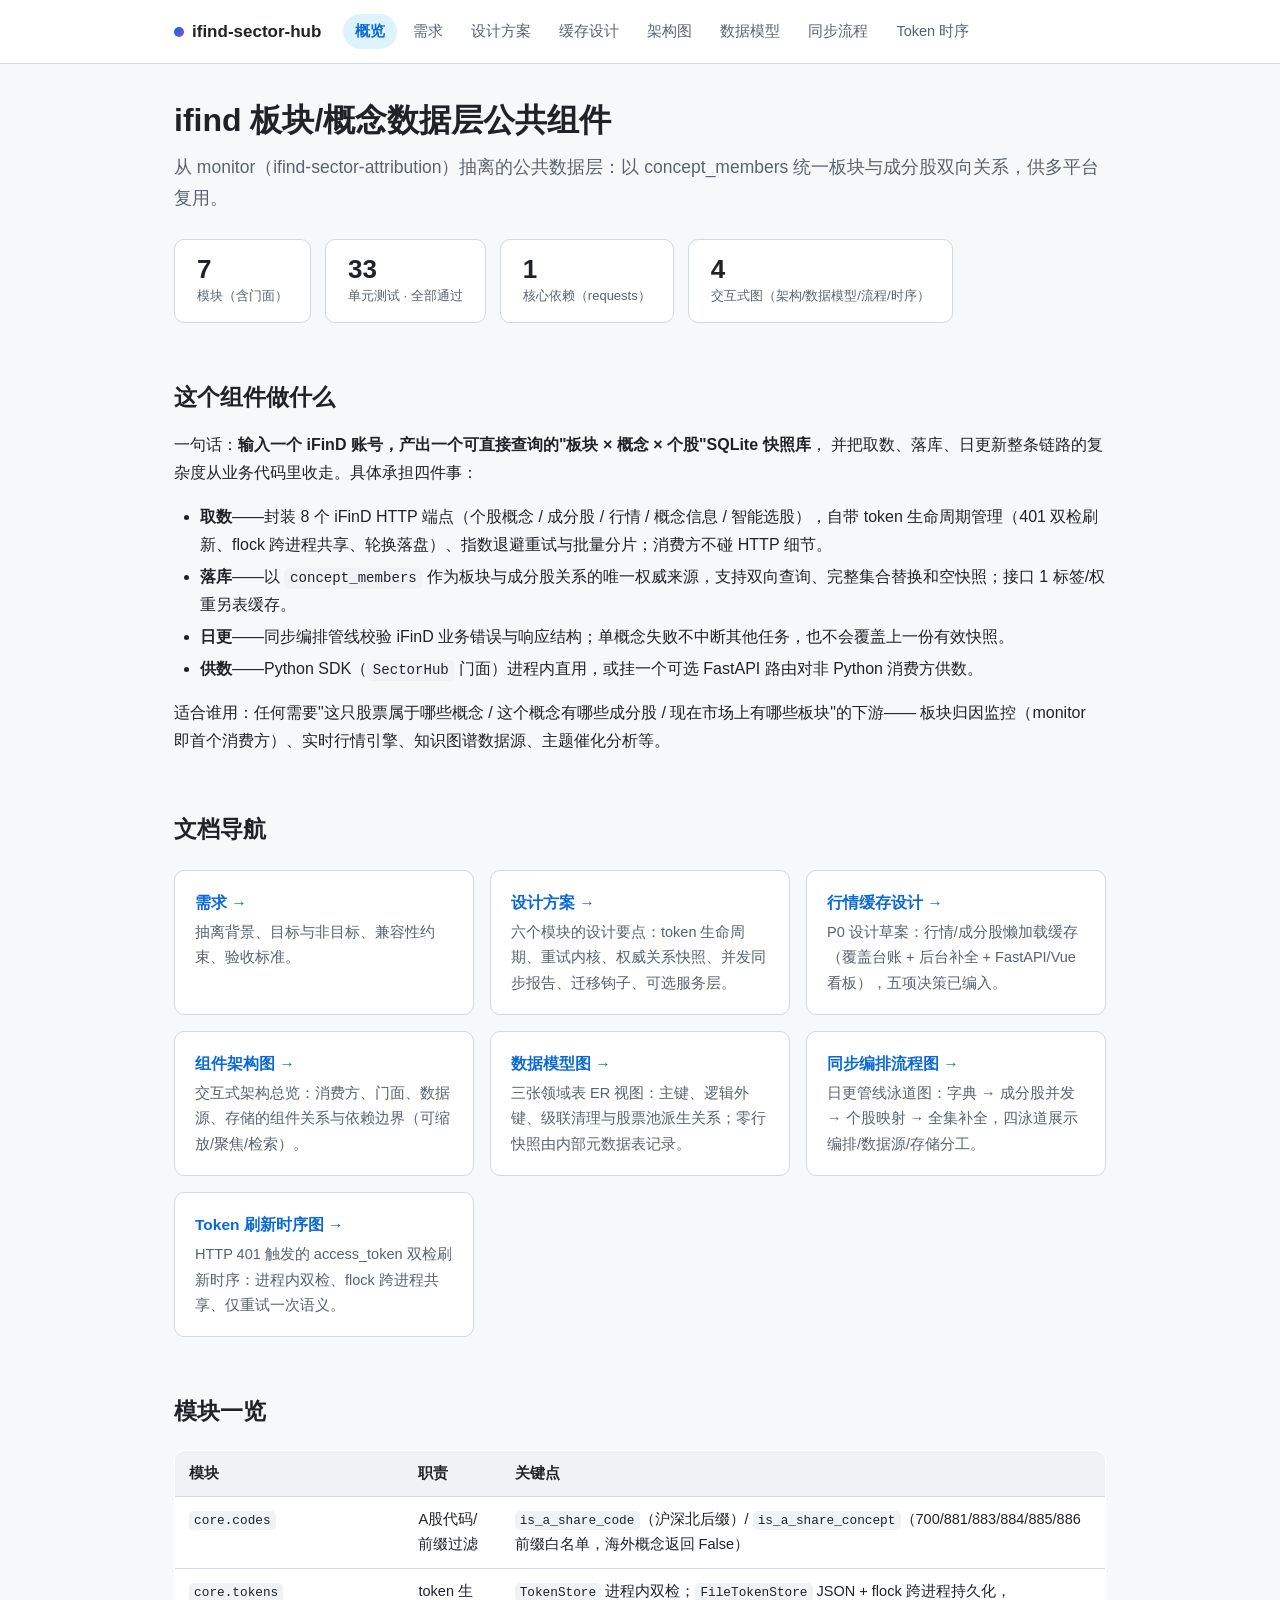
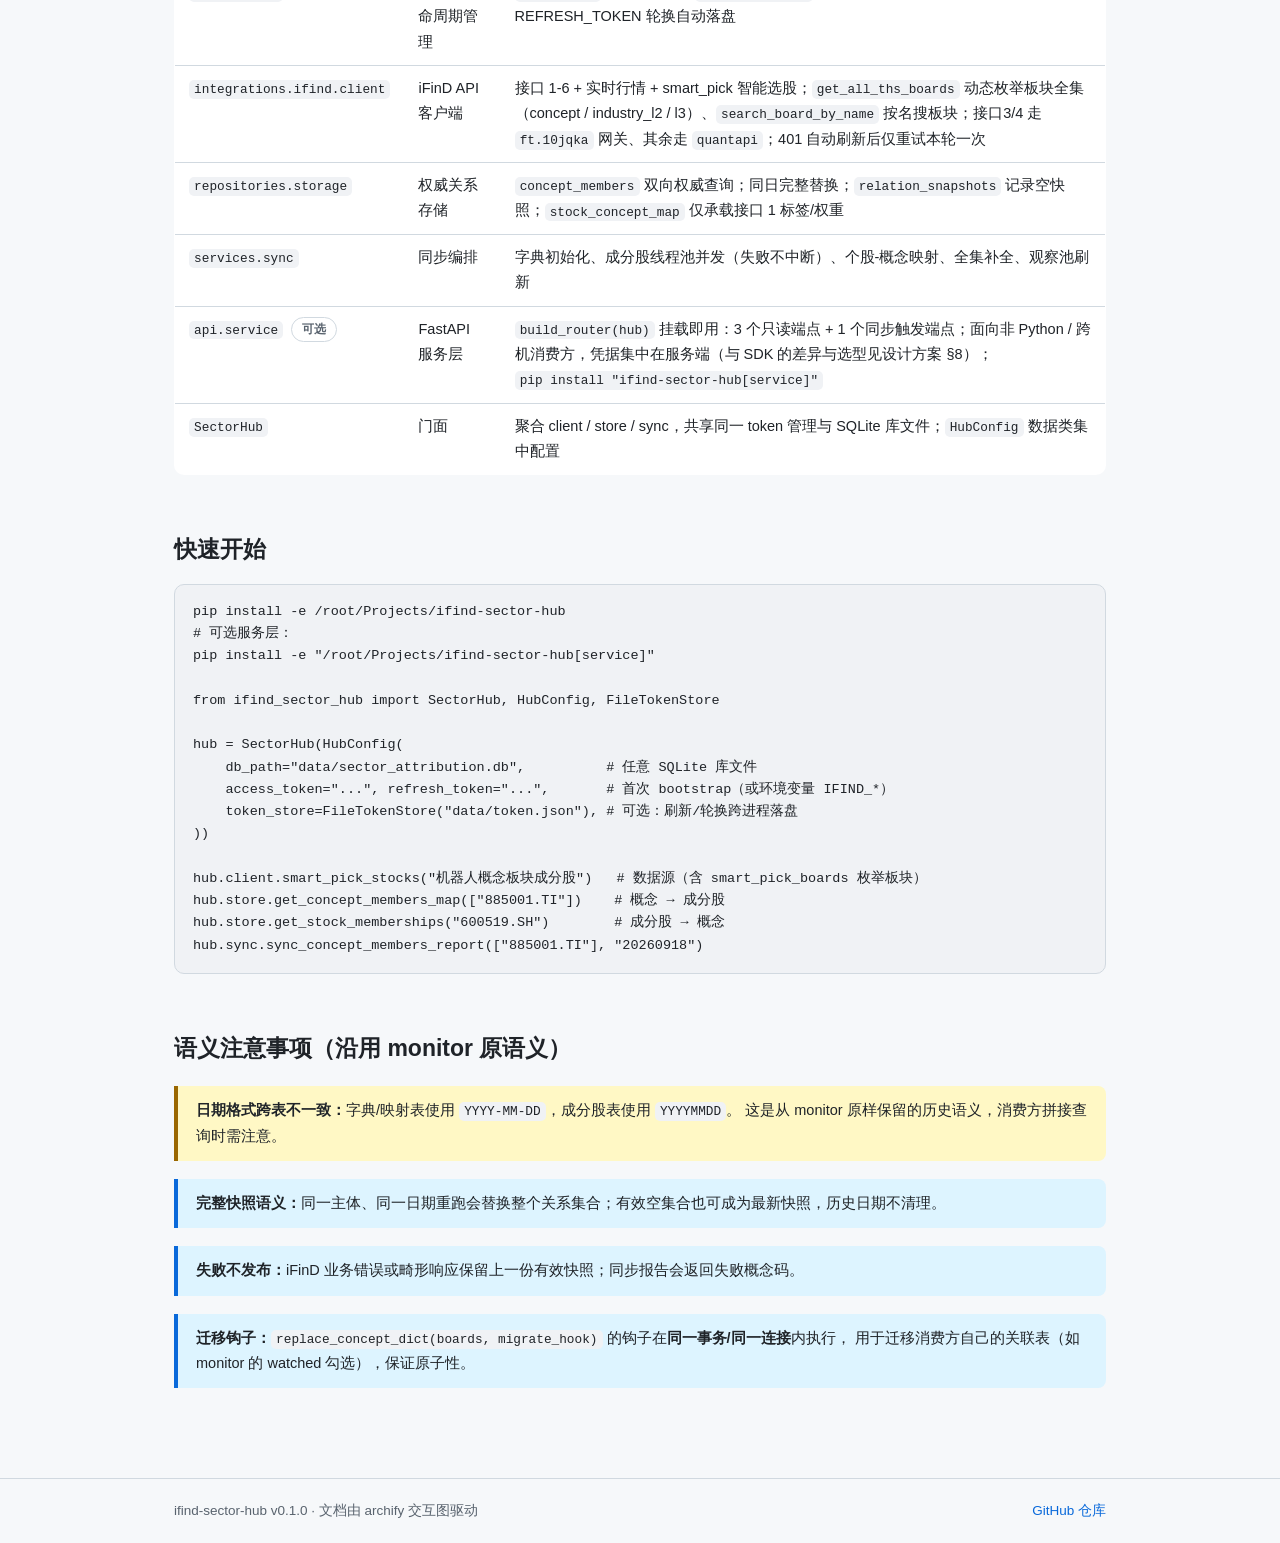
==== commit e81ecd0d: "docs: 行情缓存 P0 设计草案（五决策编入：不复权/按需5年/FastAPI+Vue/SQLite/立即返回+后台补全）" ====
--- a/docs/index.html
+++ b/docs/index.html
@@ -16,6 +16,7 @@
       <a class="active" href="index.html">概览</a>
       <a href="requirements.html">需求</a>
       <a href="design.html">设计方案</a>
+      <a href="cache-design.html">缓存设计</a>
       <a href="architecture.html">架构图</a>
       <a href="data-model.html">数据模型</a>
       <a href="sync-workflow.html">同步流程</a>
@@ -61,6 +62,10 @@
   <div class="card">
     <a class="card-link" href="design.html">设计方案 →</a>
     <p>六个模块的设计要点：token 生命周期、重试内核、权威关系快照、并发同步报告、迁移钩子、可选服务层。</p>
+  </div>
+  <div class="card">
+    <a class="card-link" href="cache-design.html">行情缓存设计 →</a>
+    <p>P0 设计草案：行情/成分股懒加载缓存（覆盖台账 + 后台补全 + FastAPI/Vue 看板），五项决策已编入。</p>
   </div>
   <div class="card">
     <a class="card-link" href="architecture.html">组件架构图 →</a>
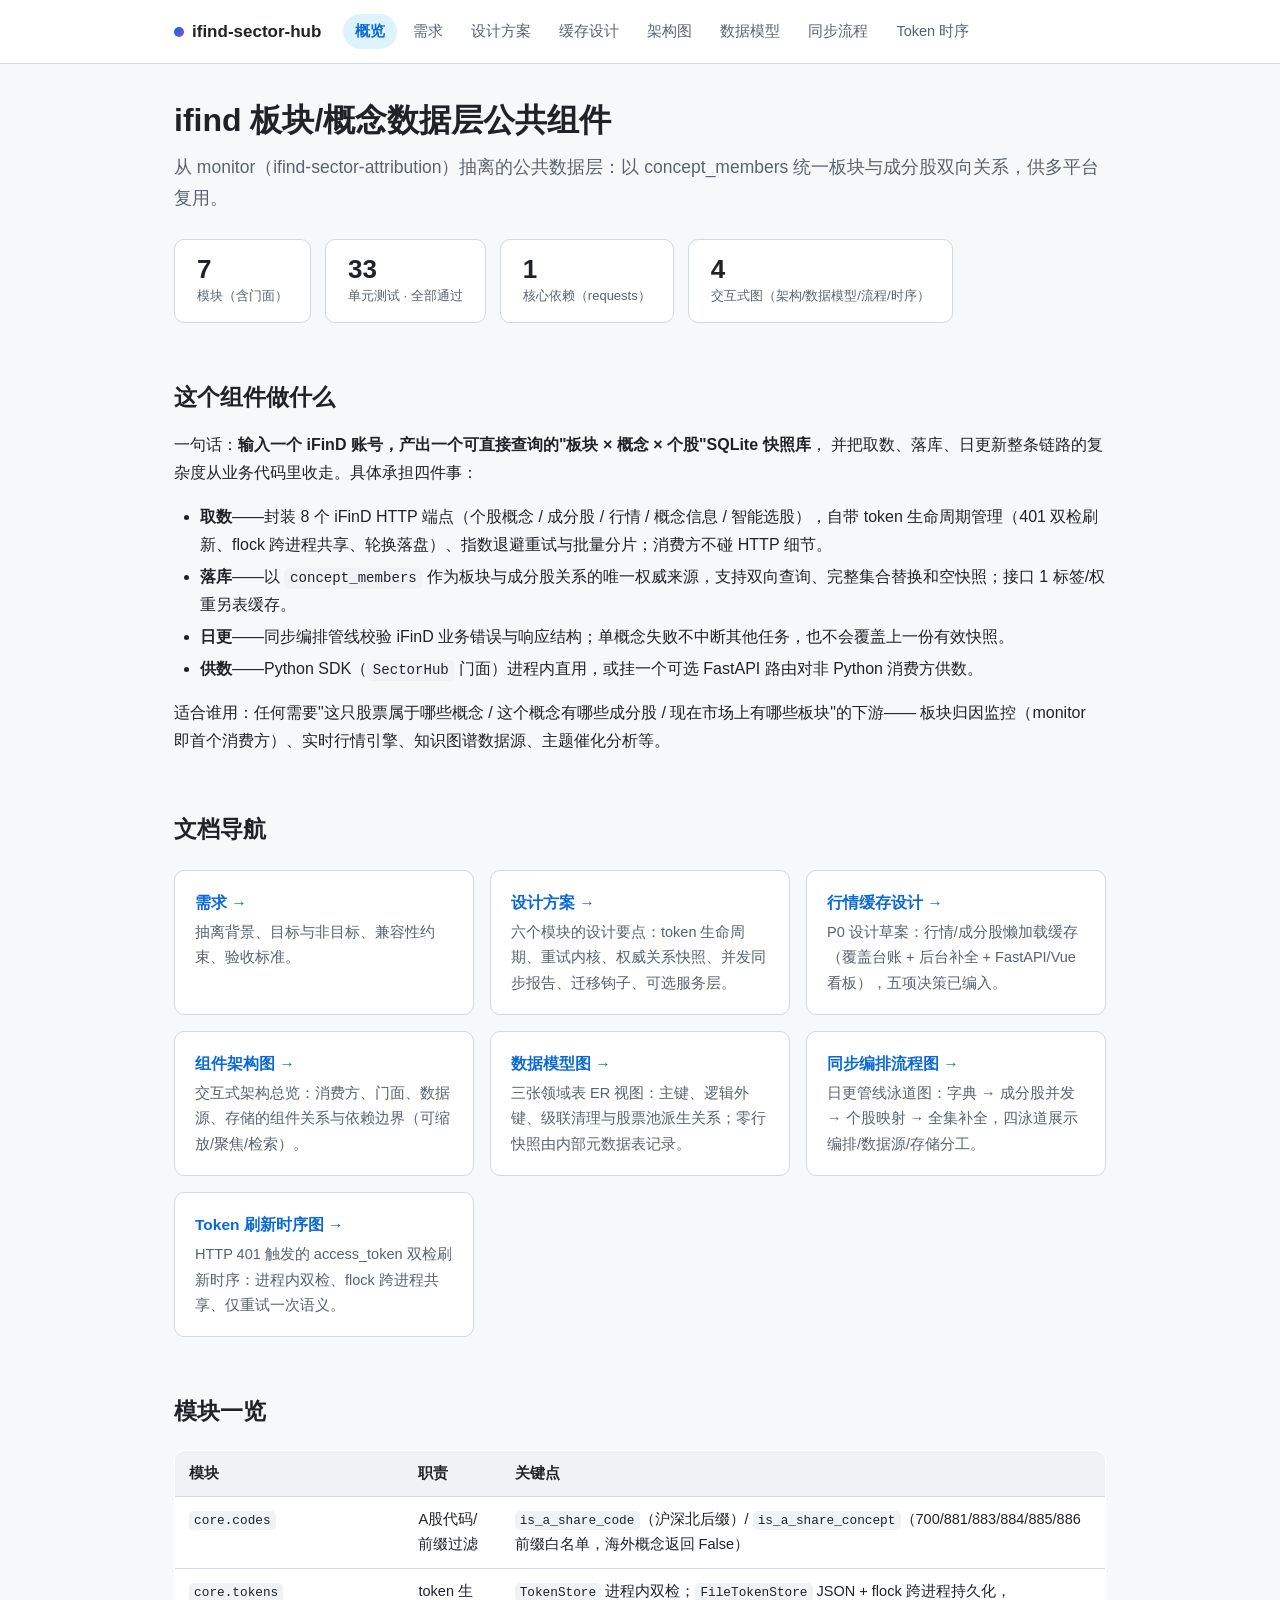
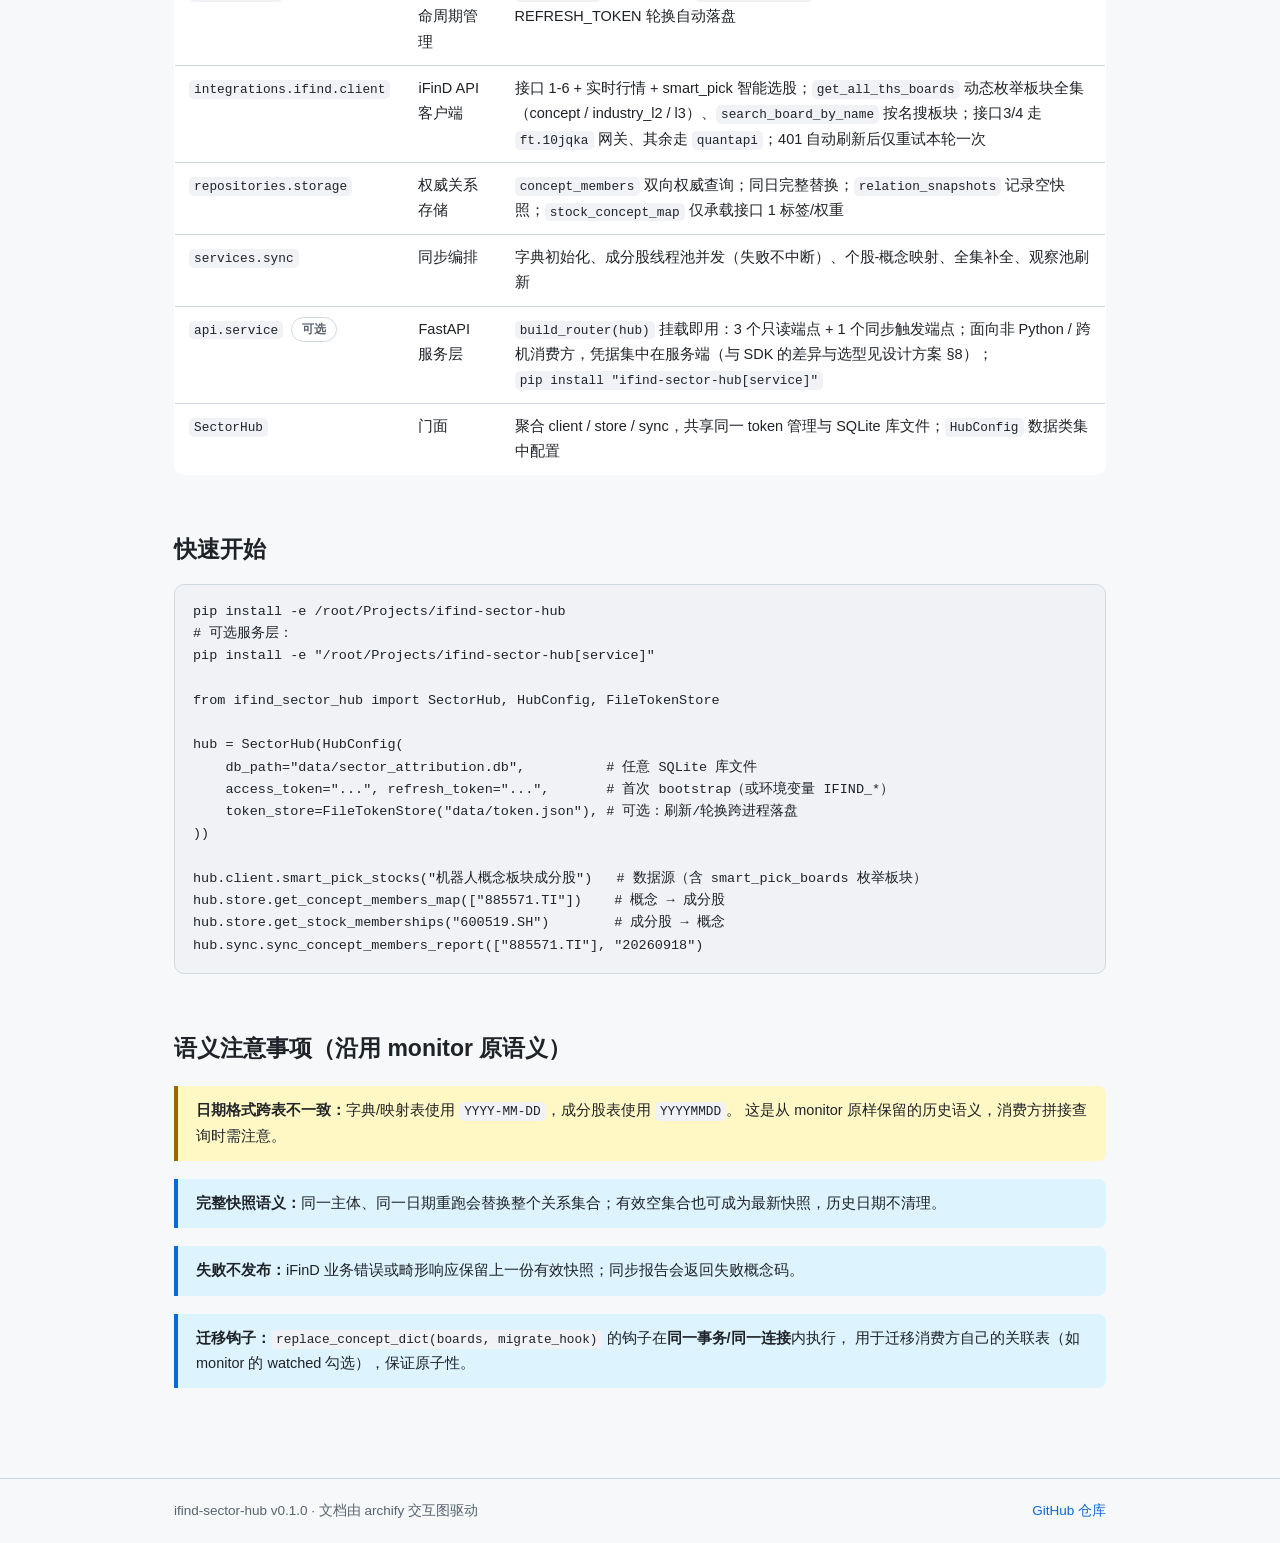
==== commit 6b84b241: "fix(quotation): 四项实测完成——分钟分片30天/iv_date回溯8年/指数CPS不生效/无效码警示 - MINUTE_CHUNK_DAYS 5→30（实测 30 天 5061 bar" ====
--- a/docs/index.html
+++ b/docs/index.html
@@ -139,9 +139,9 @@
 ))
 
 hub.client.smart_pick_stocks("机器人概念板块成分股")   # 数据源（含 smart_pick_boards 枚举板块）
-hub.store.get_concept_members_map(["885001.TI"])    # 概念 → 成分股
+hub.store.get_concept_members_map(["885571.TI"])    # 概念 → 成分股
 hub.store.get_stock_memberships("600519.SH")        # 成分股 → 概念
-hub.sync.sync_concept_members_report(["885001.TI"], "20260918")</code></pre>
+hub.sync.sync_concept_members_report(["885571.TI"], "20260918")</code></pre>
 
 <h2>语义注意事项（沿用 monitor 原语义）</h2>
 <div class="note warn">
